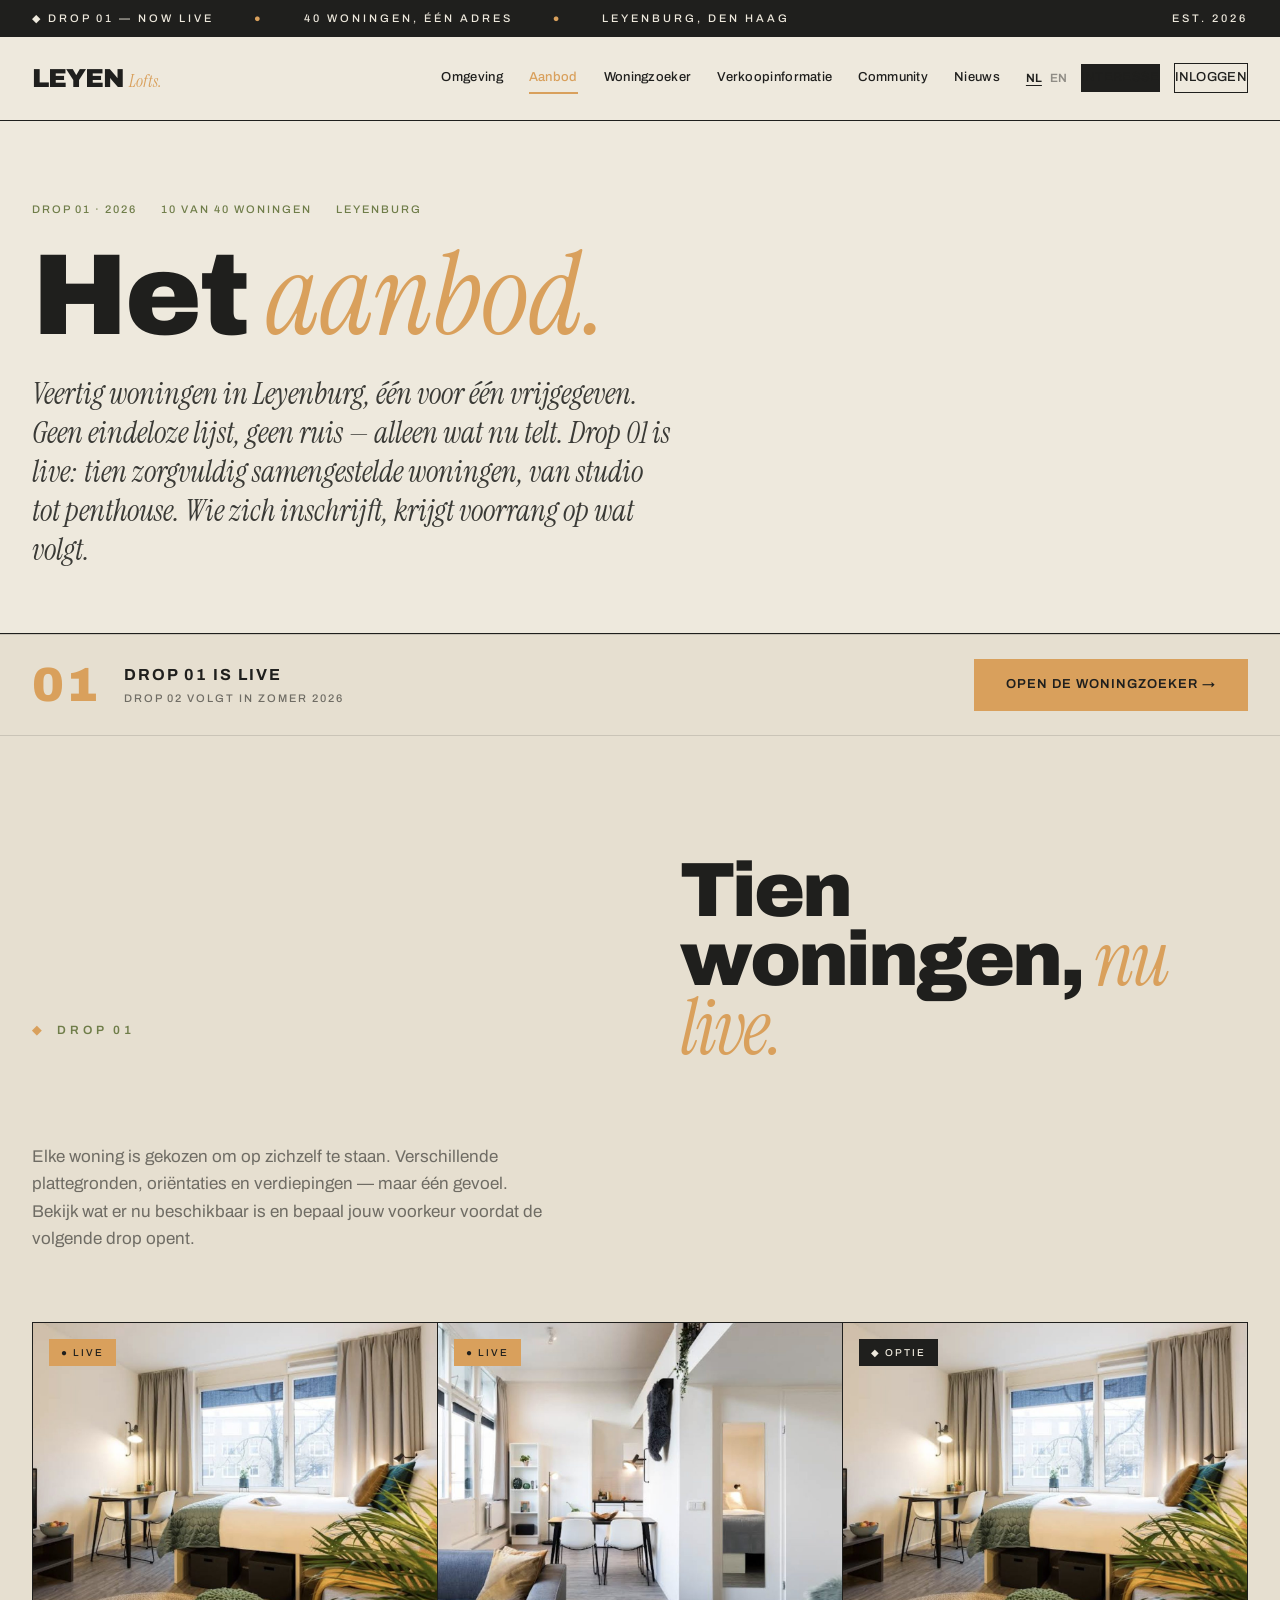
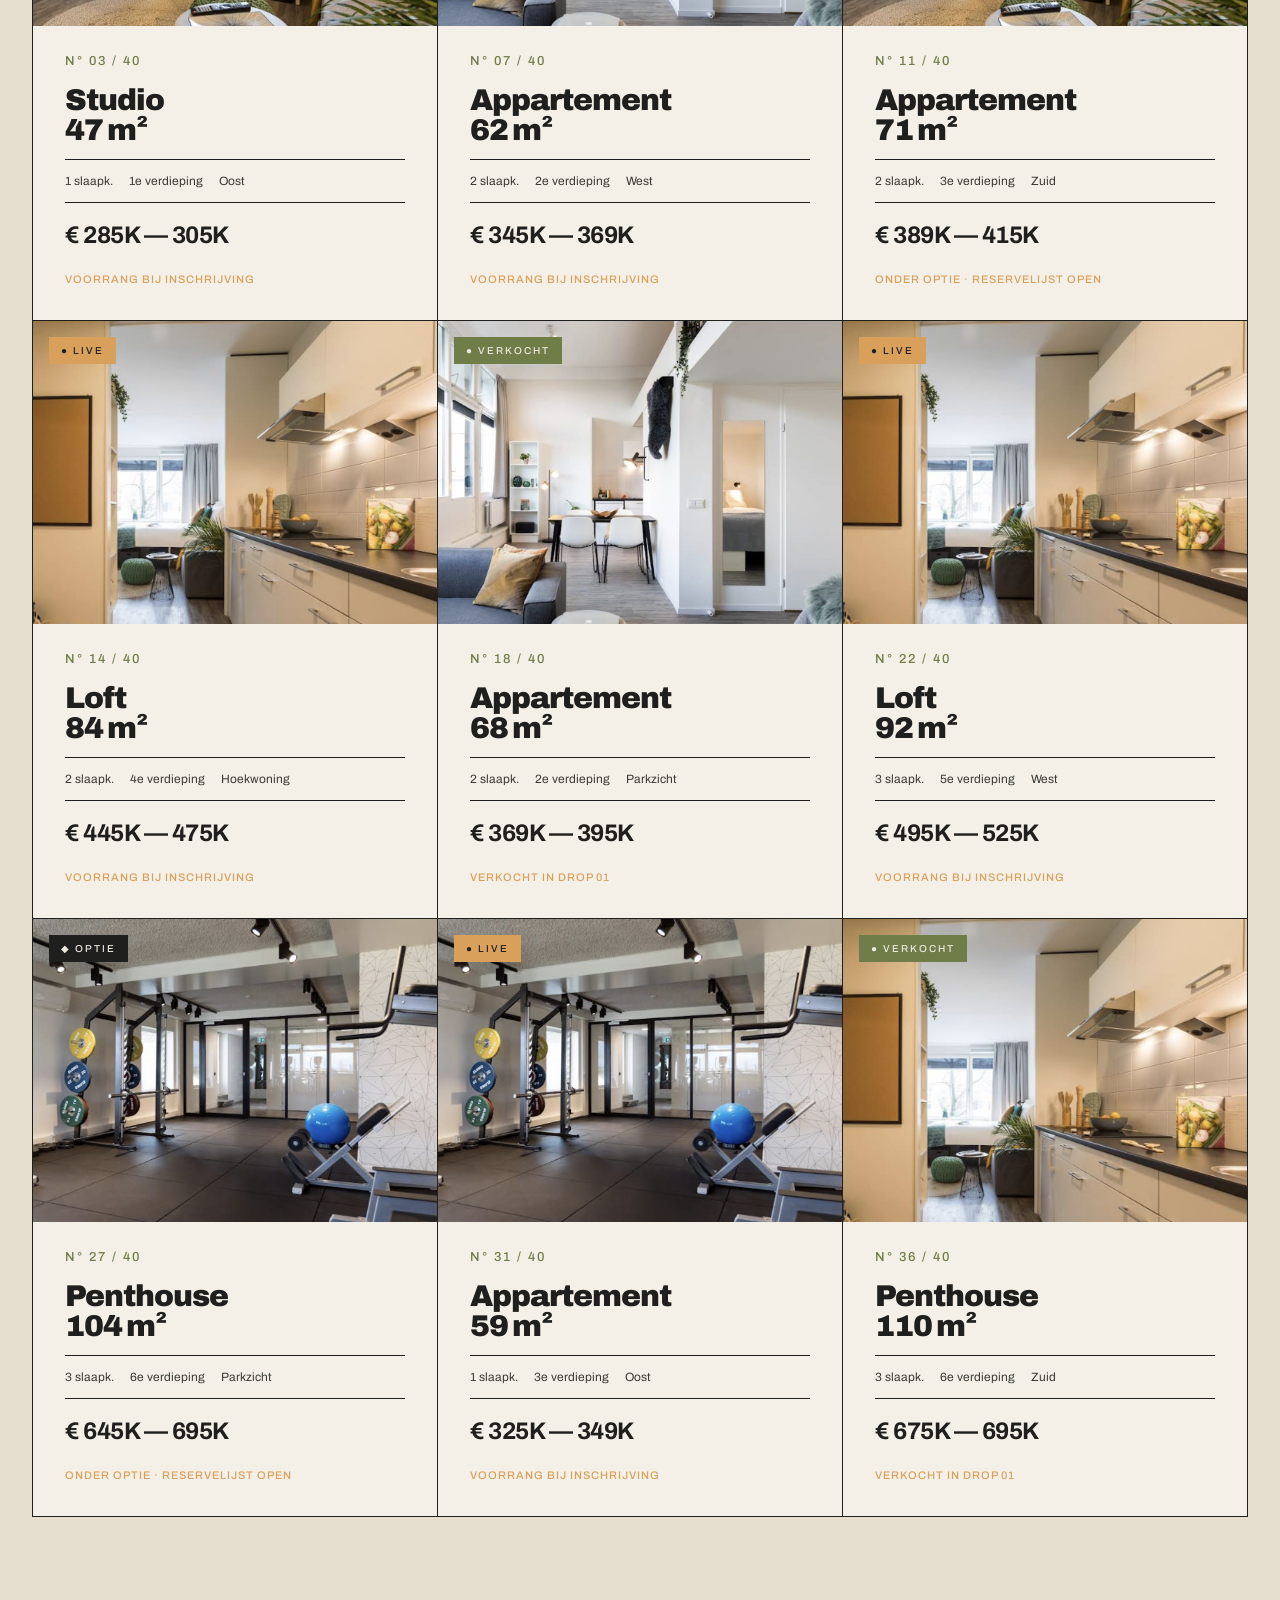
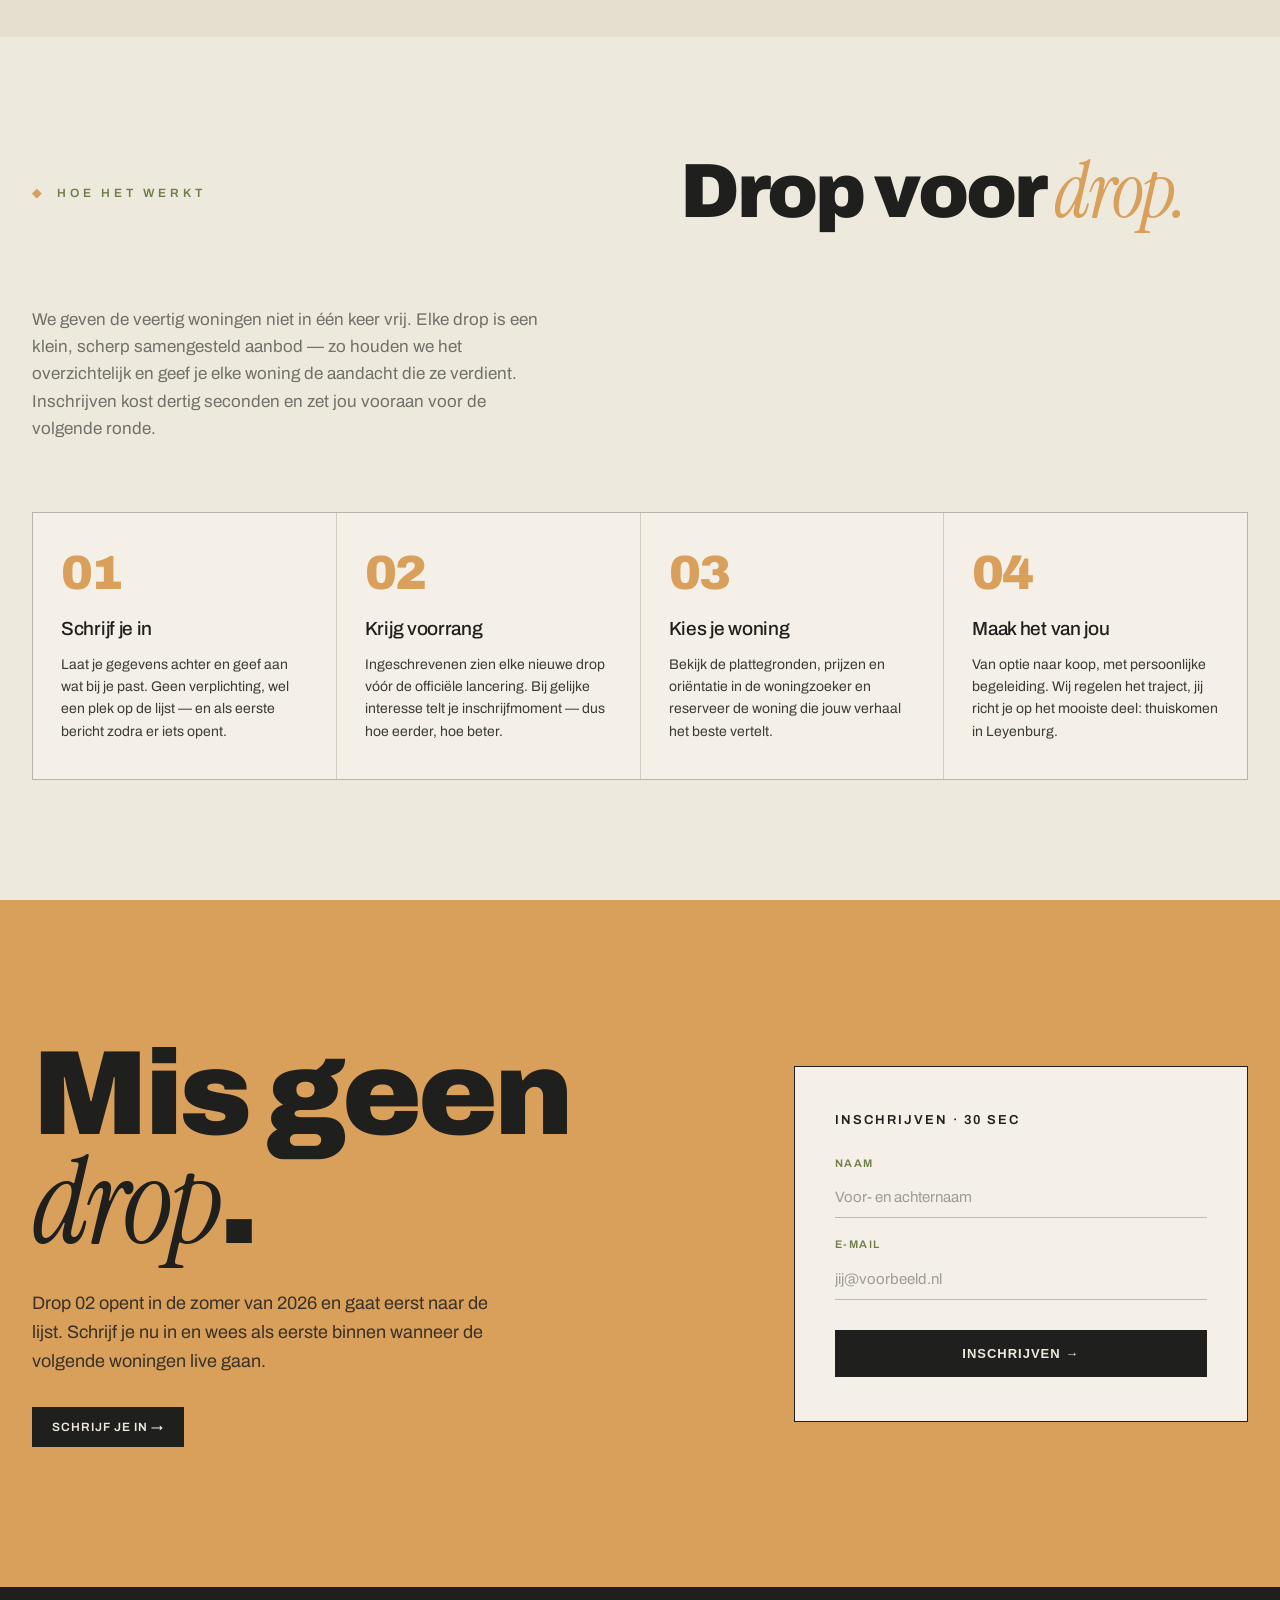
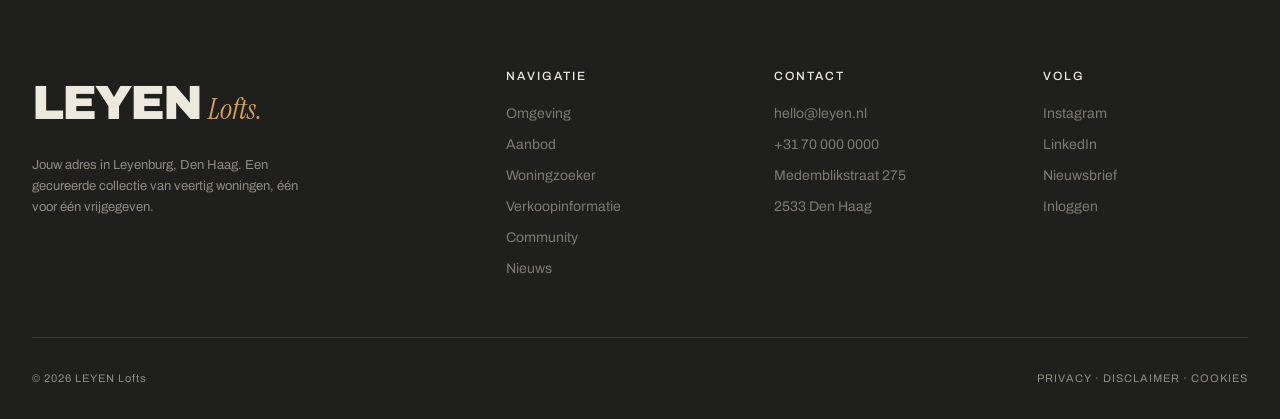
==== aanbod.html @ c1970852 "Bouw LEYEN Lofts site: aparte pagina's + nieuwe menubalk - Menubalk: Omgeving, Aanbod, Woningzoeker," ====
<!DOCTYPE html>
<html lang="nl">
<head>
<meta charset="UTF-8">
<meta name="viewport" content="width=device-width, initial-scale=1.0">
<title>Aanbod — LEYEN Lofts · Drop 01</title>
<meta name="description" content="Het aanbod van LEYEN Lofts. Veertig woningen in Leyenburg, vrijgegeven drop voor drop. Bekijk de beschikbare woningen van Drop 01.">
<link rel="preconnect" href="https://fonts.googleapis.com">
<link rel="preconnect" href="https://fonts.gstatic.com" crossorigin>
<link href="https://fonts.googleapis.com/css2?family=Archivo:wght@300;400;500;700;900&family=Instrument+Serif:ital@0;1&display=swap" rel="stylesheet">
<link rel="stylesheet" href="assets/style.css">
</head>
<body>

<div class="ticker">
  <div class="ticker-marquee">
    <span>◆ DROP 01 — NOW LIVE</span>
    <span class="ticker-dot">●</span>
    <span>40 WONINGEN, ÉÉN ADRES</span>
    <span class="ticker-dot">●</span>
    <span>LEYENBURG, DEN HAAG</span>
  </div>
  <div class="ticker-marquee">
    <span>EST. 2026</span>
  </div>
</div>

<nav>
  <a class="logo" href="index.html">LEYEN<span class="logo-lofts">Lofts.</span></a>
  <button class="nav-toggle" aria-label="Menu openen"><span></span><span></span><span></span></button>
  <div class="nav-links">
    <a href="omgeving.html" data-page="omgeving.html">Omgeving</a>
    <a href="aanbod.html" data-page="aanbod.html">Aanbod</a>
    <a href="woningzoeker.html" data-page="woningzoeker.html">Woningzoeker</a>
    <a href="verkoopinformatie.html" data-page="verkoopinformatie.html">Verkoopinformatie</a>
    <a href="community.html" data-page="community.html">Community</a>
    <a href="nieuws.html" data-page="nieuws.html">Nieuws</a>
    <div class="nav-actions">
      <div class="lang"><span class="active">NL</span><span>EN</span></div>
      <a class="cta-nav" href="interesse.html">Interesse</a>
      <a class="btn-outline" href="inloggen.html">Inloggen</a>
    </div>
  </div>
</nav>

<section class="page-hero">
  <div class="page-hero-meta"><span>DROP 01 · 2026</span><span>10 VAN 40 WONINGEN</span><span>LEYENBURG</span></div>
  <h1>Het <em>aanbod.</em></h1>
  <p class="page-hero-intro">Veertig woningen in Leyenburg, één voor één vrijgegeven. Geen eindeloze lijst, geen ruis — alleen wat nu telt. Drop 01 is live: tien zorgvuldig samengestelde woningen, van studio tot penthouse. Wie zich inschrijft, krijgt voorrang op wat volgt.</p>
</section>

<div class="release-bar">
  <div class="release-bar-left">
    <div class="release-num">01</div>
    <div class="release-text"><strong>Drop 01 is live</strong><span>Drop 02 volgt in zomer 2026</span></div>
  </div>
  <a class="btn-rust" href="woningzoeker.html">Open de woningzoeker →</a>
</div>

<section class="section section-bone">
  <div class="section-header-2">
    <span class="eyebrow">Drop 01</span>
    <h2 class="section-title">Tien woningen, <em>nu live.</em></h2>
    <p class="lead">Elke woning is gekozen om op zichzelf te staan. Verschillende plattegronden, oriëntaties en verdiepingen — maar één gevoel. Bekijk wat er nu beschikbaar is en bepaal jouw voorkeur voordat de volgende drop opent.</p>
  </div>
  <div class="drops-grid">

    <a class="drop-card" href="woningzoeker.html">
      <div class="drop-image img-studio"><div class="drop-badge live">● LIVE</div></div>
      <div class="drop-num">N° 03 / 40</div>
      <h3 class="drop-title">Studio<br>47 m²</h3>
      <div class="drop-meta"><span>1 slaapk.</span><span>1e verdieping</span><span>Oost</span></div>
      <div class="drop-price">€ 285K — 305K</div>
      <div class="drop-price-note">Voorrang bij inschrijving</div>
    </a>

    <a class="drop-card" href="woningzoeker.html">
      <div class="drop-image img-living"><div class="drop-badge live">● LIVE</div></div>
      <div class="drop-num">N° 07 / 40</div>
      <h3 class="drop-title">Appartement<br>62 m²</h3>
      <div class="drop-meta"><span>2 slaapk.</span><span>2e verdieping</span><span>West</span></div>
      <div class="drop-price">€ 345K — 369K</div>
      <div class="drop-price-note">Voorrang bij inschrijving</div>
    </a>

    <a class="drop-card" href="woningzoeker.html">
      <div class="drop-image img-bedroom"><div class="drop-badge">◆ OPTIE</div></div>
      <div class="drop-num">N° 11 / 40</div>
      <h3 class="drop-title">Appartement<br>71 m²</h3>
      <div class="drop-meta"><span>2 slaapk.</span><span>3e verdieping</span><span>Zuid</span></div>
      <div class="drop-price">€ 389K — 415K</div>
      <div class="drop-price-note">Onder optie · reservelijst open</div>
    </a>

    <a class="drop-card" href="woningzoeker.html">
      <div class="drop-image img-kitchen"><div class="drop-badge live">● LIVE</div></div>
      <div class="drop-num">N° 14 / 40</div>
      <h3 class="drop-title">Loft<br>84 m²</h3>
      <div class="drop-meta"><span>2 slaapk.</span><span>4e verdieping</span><span>Hoekwoning</span></div>
      <div class="drop-price">€ 445K — 475K</div>
      <div class="drop-price-note">Voorrang bij inschrijving</div>
    </a>

    <a class="drop-card" href="woningzoeker.html">
      <div class="drop-image img-living2"><div class="drop-badge sold">● VERKOCHT</div></div>
      <div class="drop-num">N° 18 / 40</div>
      <h3 class="drop-title">Appartement<br>68 m²</h3>
      <div class="drop-meta"><span>2 slaapk.</span><span>2e verdieping</span><span>Parkzicht</span></div>
      <div class="drop-price">€ 369K — 395K</div>
      <div class="drop-price-note">Verkocht in Drop 01</div>
    </a>

    <a class="drop-card" href="woningzoeker.html">
      <div class="drop-image img-bathroom"><div class="drop-badge live">● LIVE</div></div>
      <div class="drop-num">N° 22 / 40</div>
      <h3 class="drop-title">Loft<br>92 m²</h3>
      <div class="drop-meta"><span>3 slaapk.</span><span>5e verdieping</span><span>West</span></div>
      <div class="drop-price">€ 495K — 525K</div>
      <div class="drop-price-note">Voorrang bij inschrijving</div>
    </a>

    <a class="drop-card" href="woningzoeker.html">
      <div class="drop-image img-rooftop"><div class="drop-badge">◆ OPTIE</div></div>
      <div class="drop-num">N° 27 / 40</div>
      <h3 class="drop-title">Penthouse<br>104 m²</h3>
      <div class="drop-meta"><span>3 slaapk.</span><span>6e verdieping</span><span>Parkzicht</span></div>
      <div class="drop-price">€ 645K — 695K</div>
      <div class="drop-price-note">Onder optie · reservelijst open</div>
    </a>

    <a class="drop-card" href="woningzoeker.html">
      <div class="drop-image img-gym"><div class="drop-badge live">● LIVE</div></div>
      <div class="drop-num">N° 31 / 40</div>
      <h3 class="drop-title">Appartement<br>59 m²</h3>
      <div class="drop-meta"><span>1 slaapk.</span><span>3e verdieping</span><span>Oost</span></div>
      <div class="drop-price">€ 325K — 349K</div>
      <div class="drop-price-note">Voorrang bij inschrijving</div>
    </a>

    <a class="drop-card" href="woningzoeker.html">
      <div class="drop-image img-facade"><div class="drop-badge sold">● VERKOCHT</div></div>
      <div class="drop-num">N° 36 / 40</div>
      <h3 class="drop-title">Penthouse<br>110 m²</h3>
      <div class="drop-meta"><span>3 slaapk.</span><span>6e verdieping</span><span>Zuid</span></div>
      <div class="drop-price">€ 675K — 695K</div>
      <div class="drop-price-note">Verkocht in Drop 01</div>
    </a>

  </div>
</section>

<section class="section section-sand">
  <div class="section-header-2">
    <span class="eyebrow">Hoe het werkt</span>
    <h2 class="section-title">Drop voor <em>drop.</em></h2>
    <p class="lead">We geven de veertig woningen niet in één keer vrij. Elke drop is een klein, scherp samengesteld aanbod — zo houden we het overzichtelijk en geef je elke woning de aandacht die ze verdient. Inschrijven kost dertig seconden en zet jou vooraan voor de volgende ronde.</p>
  </div>
  <div class="steps">
    <div class="step">
      <div class="step-num">01</div>
      <h4>Schrijf je in</h4>
      <p>Laat je gegevens achter en geef aan wat bij je past. Geen verplichting, wel een plek op de lijst — en als eerste bericht zodra er iets opent.</p>
    </div>
    <div class="step">
      <div class="step-num">02</div>
      <h4>Krijg voorrang</h4>
      <p>Ingeschrevenen zien elke nieuwe drop vóór de officiële lancering. Bij gelijke interesse telt je inschrijfmoment — dus hoe eerder, hoe beter.</p>
    </div>
    <div class="step">
      <div class="step-num">03</div>
      <h4>Kies je woning</h4>
      <p>Bekijk de plattegronden, prijzen en oriëntatie in de woningzoeker en reserveer de woning die jouw verhaal het beste vertelt.</p>
    </div>
    <div class="step">
      <div class="step-num">04</div>
      <h4>Maak het van jou</h4>
      <p>Van optie naar koop, met persoonlijke begeleiding. Wij regelen het traject, jij richt je op het mooiste deel: thuiskomen in Leyenburg.</p>
    </div>
  </div>
</section>

<section class="cta-section">
  <div class="cta-grid">
    <div>
      <h2>Mis geen <em>drop</em>.</h2>
      <p>Drop 02 opent in de zomer van 2026 en gaat eerst naar de lijst. Schrijf je nu in en wees als eerste binnen wanneer de volgende woningen live gaan.</p>
      <a class="btn-ink" href="interesse.html">Schrijf je in →</a>
    </div>
    <div class="form-card">
      <h3>Inschrijven · 30 sec</h3>
      <form data-demo>
        <div class="field"><label>Naam</label><input type="text" placeholder="Voor- en achternaam" required></div>
        <div class="field"><label>E-mail</label><input type="email" placeholder="jij@voorbeeld.nl" required></div>
        <button type="submit">Inschrijven →</button>
        <div class="form-msg"></div>
      </form>
    </div>
  </div>
</section>

<footer>
  <div class="footer-grid">
    <div>
      <a class="footer-logo" href="index.html">LEYEN<span class="footer-lofts">Lofts.</span></a>
      <p class="footer-tagline">Jouw adres in Leyenburg, Den Haag. Een gecureerde collectie van veertig woningen, één voor één vrijgegeven.</p>
    </div>
    <div class="footer-col">
      <h4>Navigatie</h4>
      <a href="omgeving.html">Omgeving</a>
      <a href="aanbod.html">Aanbod</a>
      <a href="woningzoeker.html">Woningzoeker</a>
      <a href="verkoopinformatie.html">Verkoopinformatie</a>
      <a href="community.html">Community</a>
      <a href="nieuws.html">Nieuws</a>
    </div>
    <div class="footer-col">
      <h4>Contact</h4>
      <a href="mailto:hello@leyen.nl">hello@leyen.nl</a>
      <a href="tel:+31700000000">+31 70 000 0000</a>
      <a href="#">Medemblikstraat 275</a>
      <a href="#">2533 Den Haag</a>
    </div>
    <div class="footer-col">
      <h4>Volg</h4>
      <a href="#">Instagram</a>
      <a href="#">LinkedIn</a>
      <a href="interesse.html">Nieuwsbrief</a>
      <a href="inloggen.html">Inloggen</a>
    </div>
  </div>
  <div class="footer-bottom">
    <span>© 2026 LEYEN Lofts</span>
    <span>PRIVACY · DISCLAIMER · COOKIES</span>
  </div>
</footer>

<script src="assets/script.js"></script>
</body>
</html>
---- assets/style.css ----
/* =========================================================
   LEYEN Lofts — Huisstijl / Design System
   Editorial property brand · Den Haag, Leyenburg
   ========================================================= */

:root {
  --sand: #EEE9DD;        /* gebroken wit, hoofd-achtergrond */
  --sand-deep: #DCD4C4;
  --bone: #E6DFD0;        /* warm gebroken wit, afwisselende secties */
  --ink: #1F1F1D;
  --ink-soft: #3A3A36;
  --panel: #F4F0E7;       /* lichtste, kaarten */
  --line: rgba(31, 31, 29, 0.14);
  --line-light: rgba(220, 212, 196, 0.15);
  --muted: rgba(31, 31, 29, 0.60);
  --ochre: #8B7A5C;
  --rust: #D9A05C;        /* Anchor oranje */
  --green: #6F7D49;       /* extra kleur voor diepte */
  --display: 'Archivo', sans-serif;
  --serif: 'Instrument Serif', Georgia, serif;

  /* Foto's — echte bestanden, gedeeld over alle pagina's */
  --p-living: url('img/living.jpg');
  --p-kitchen: url('img/kitchen.jpg');
  --p-bed: url('img/bed.jpg');
  --p-gym: url('img/gym.jpg');
  --p-facade: url('img/facade.jpg');
  --p-rooftop: url('img/rooftop.jpg');
  --p-bathroom: url('img/bathroom.jpg');
  --p-studio: url('img/studio.jpg');
  --p-living2: url('img/living2.jpg');
}

/* Foto-helpers (semantisch benoemd → 1 plek om te wisselen) */
.img-living { background-image: var(--p-living); }
.img-kitchen { background-image: var(--p-kitchen); }
.img-bed, .img-bedroom { background-image: var(--p-bed); }
.img-gym { background-image: var(--p-gym); }
.img-facade { background-image: var(--p-facade); }
.img-rooftop { background-image: var(--p-rooftop); }
.img-bathroom { background-image: var(--p-bathroom); }
.img-studio { background-image: var(--p-studio); }
.img-living2 { background-image: var(--p-living2); }

* { margin: 0; padding: 0; box-sizing: border-box; }

html { scroll-behavior: smooth; }

body {
  font-family: var(--display);
  background: var(--sand);
  color: var(--ink);
  font-weight: 400;
  line-height: 1.5;
  -webkit-font-smoothing: antialiased;
}

img { max-width: 100%; display: block; }
a { color: inherit; }

.wrap { max-width: 1440px; margin: 0 auto; }

/* Lofts. accent in serif italic roest */
.logo-lofts { font-family: var(--serif); font-style: italic; font-weight: 400; color: var(--rust); font-size: 0.66em; margin-left: 5px; letter-spacing: 0; }
.hero-lofts { display: block; font-family: var(--serif); font-style: italic; font-weight: 400; color: var(--rust); font-size: 0.40em; letter-spacing: -2px; line-height: 0.9; margin-top: -0.02em; }
.footer-lofts { font-family: var(--serif); font-style: italic; font-weight: 400; color: var(--rust); font-size: 0.6em; margin-left: 7px; letter-spacing: 0; }

/* =========================================================
   TICKER
   ========================================================= */
.ticker {
  background: var(--ink); color: var(--sand);
  padding: 10px 32px; font-size: 11px; letter-spacing: 3px;
  display: flex; justify-content: space-between; text-transform: uppercase; font-weight: 500;
}
.ticker-marquee { display: flex; gap: 40px; }
.ticker-marquee span { white-space: nowrap; }
.ticker-dot { color: var(--rust); }

/* =========================================================
   NAV
   ========================================================= */
nav {
  background: var(--sand); padding: 22px 32px;
  display: flex; justify-content: space-between; align-items: center;
  border-bottom: 1px solid var(--ink);
  position: sticky; top: 0; z-index: 100;
}
.logo { font-family: var(--display); font-size: 26px; font-weight: 900; letter-spacing: -1px; text-decoration: none; color: var(--ink); }
.nav-links { display: flex; gap: 26px; align-items: center; }
.nav-links a { color: var(--ink); text-decoration: none; font-size: 13px; font-weight: 500; letter-spacing: 0.3px; position: relative; padding: 4px 0; }
.nav-links a:hover { color: var(--rust); }
.nav-links a.active { color: var(--rust); }
.nav-links a.active::after { content: ''; position: absolute; left: 0; right: 0; bottom: -2px; height: 2px; background: var(--rust); }

.nav-actions { display: flex; gap: 14px; align-items: center; }
.lang { display: flex; gap: 8px; font-size: 12px; font-weight: 600; }
.lang span { cursor: pointer; opacity: 0.45; }
.lang span.active { opacity: 1; text-decoration: underline; text-underline-offset: 3px; }

.btn-ink, .cta-nav {
  background: var(--ink); color: var(--sand);
  padding: 11px 20px; font-size: 12px; font-weight: 600;
  border: none; cursor: pointer; letter-spacing: 1px; text-transform: uppercase;
  text-decoration: none; display: inline-block; transition: background 0.25s, color 0.25s;
}
.btn-ink:hover, .cta-nav:hover { background: var(--rust); color: var(--ink); }
.btn-outline {
  background: transparent; color: var(--ink);
  padding: 11px 20px; font-size: 12px; font-weight: 600;
  border: 1px solid var(--ink); cursor: pointer; letter-spacing: 1px; text-transform: uppercase;
  text-decoration: none; display: inline-block; transition: all 0.25s;
}
.btn-outline:hover { background: var(--ink); color: var(--sand); }
.btn-rust {
  background: var(--rust); color: var(--ink);
  padding: 16px 32px; font-size: 13px; font-weight: 600;
  border: none; cursor: pointer; letter-spacing: 1px; text-transform: uppercase;
  text-decoration: none; display: inline-block; transition: all 0.25s;
}
.btn-rust:hover { background: var(--ink); color: var(--rust); }

/* hamburger */
.nav-toggle { display: none; background: none; border: none; cursor: pointer; flex-direction: column; gap: 5px; padding: 6px; }
.nav-toggle span { width: 24px; height: 2px; background: var(--ink); display: block; transition: 0.3s; }

/* =========================================================
   PAGE HERO (binnenpagina's)
   ========================================================= */
.page-hero {
  background: var(--sand); padding: 80px 32px 64px;
  border-bottom: 1px solid var(--ink);
}
.page-hero-meta {
  display: flex; gap: 24px; flex-wrap: wrap;
  font-size: 11px; letter-spacing: 2px; text-transform: uppercase;
  margin-bottom: 28px; font-weight: 500; color: var(--green);
}
.page-hero h1 {
  font-family: var(--display); font-weight: 900;
  font-size: clamp(56px, 9vw, 132px); line-height: 0.88; letter-spacing: -3px;
}
.page-hero h1 em { font-family: var(--serif); font-style: italic; font-weight: 400; color: var(--rust); letter-spacing: -1px; }
.page-hero-intro {
  font-family: var(--serif); font-size: clamp(20px, 2.6vw, 30px); font-style: italic;
  line-height: 1.3; max-width: 640px; margin-top: 28px; color: var(--ink-soft);
}

/* Section helpers */
.section { padding: 120px 32px; }
.section-sand { background: var(--sand); }
.section-bone { background: var(--bone); }
.section-ink { background: var(--ink); color: var(--sand); }
.section-rust { background: var(--rust); color: var(--ink); }
.eyebrow {
  font-size: 12px; letter-spacing: 4px; text-transform: uppercase;
  margin-bottom: 24px; font-weight: 600; color: var(--green);
}
.eyebrow::before { content: '◆'; color: var(--rust); margin-right: 12px; }
.section-title {
  font-family: var(--display); font-size: clamp(44px, 6vw, 88px); font-weight: 900;
  line-height: 0.9; letter-spacing: -3px;
}
.section-title em { font-family: var(--serif); font-style: italic; font-weight: 400; color: var(--rust); }
.lead { font-size: 17px; line-height: 1.6; color: var(--muted); max-width: 520px; }

/* =========================================================
   HERO — Home editorial
   ========================================================= */
.hero { background: var(--sand); padding: 60px 32px 90px; position: relative; }
.hero-meta-top {
  display: flex; justify-content: space-between; flex-wrap: wrap; gap: 12px;
  font-size: 11px; letter-spacing: 2px; text-transform: uppercase;
  margin-bottom: 36px; font-weight: 500;
}
.hero-title { font-family: var(--display); font-weight: 900; font-size: clamp(96px, 18vw, 280px); line-height: 0.85; letter-spacing: -8px; margin-bottom: 32px; }
.hero-bottom { display: grid; grid-template-columns: 1.5fr 1fr 1fr; gap: 40px; border-top: 1px solid var(--ink); padding-top: 32px; }
.hero-statement { font-family: var(--serif); font-size: 30px; font-style: italic; line-height: 1.2; max-width: 480px; font-weight: 400; }
.hero-statement em { color: var(--rust); }
.hero-info h4 { font-size: 11px; letter-spacing: 2px; text-transform: uppercase; margin-bottom: 12px; font-weight: 500; color: var(--green); }
.hero-info p { font-size: 15px; line-height: 1.5; }

/* full-bleed hero image strip */
.hero-strip { height: clamp(280px, 38vw, 520px); background-size: cover; background-position: center; position: relative; border-bottom: 1px solid var(--ink); }
.hero-strip-label { position: absolute; bottom: 20px; left: 32px; background: var(--ink); color: var(--sand); padding: 8px 16px; font-size: 11px; letter-spacing: 2px; text-transform: uppercase; font-weight: 500; }

/* =========================================================
   RELEASE BAR
   ========================================================= */
.release-bar {
  background: var(--bone); color: var(--ink);
  padding: 24px 32px; display: flex; justify-content: space-between; align-items: center; gap: 24px;
  border-top: 1px solid var(--line); border-bottom: 1px solid var(--line); flex-wrap: wrap;
}
.release-bar-left { display: flex; gap: 24px; align-items: center; font-size: 12px; letter-spacing: 2px; text-transform: uppercase; font-weight: 500; }
.release-num { font-family: var(--display); font-size: 48px; font-weight: 900; line-height: 1; color: var(--rust); }
.release-text strong { display: block; font-size: 16px; margin-bottom: 2px; }
.release-text span { color: var(--muted); font-size: 11px; }

/* =========================================================
   MANIFESTO
   ========================================================= */
.manifesto { background: var(--bone); padding: 130px 32px; }
.manifesto-text { font-family: var(--display); font-weight: 300; font-size: clamp(32px, 4.4vw, 56px); line-height: 1.15; letter-spacing: -1.5px; max-width: 1100px; margin-bottom: 48px; }
.manifesto-text em { font-family: var(--serif); font-style: italic; font-weight: 400; color: var(--rust); }
.manifesto-pillars { display: grid; grid-template-columns: repeat(3, 1fr); gap: 40px; margin-top: 70px; border-top: 1px solid var(--ink); padding-top: 48px; }
.pillar-num { font-family: var(--display); font-size: 13px; font-weight: 500; letter-spacing: 2px; margin-bottom: 16px; }
.pillar-num::after { content: ''; display: block; width: 32px; height: 2px; background: var(--green); margin-top: 8px; }
.pillar-title { font-family: var(--display); font-size: 26px; font-weight: 500; margin-bottom: 12px; letter-spacing: -0.5px; }
.pillar-desc { font-size: 14px; line-height: 1.6; color: var(--ink-soft); }

/* =========================================================
   OMGEVING — map grid
   ========================================================= */
.section-header-2 { display: grid; grid-template-columns: 1fr 1fr; gap: 80px; margin-bottom: 70px; align-items: end; }
.map-grid { display: grid; grid-template-columns: repeat(4, 1fr); gap: 1px; background: var(--line); }
.map-cell { background: var(--bone); padding: 32px 28px; min-height: 200px; position: relative; transition: background 0.3s; }
.map-cell:hover { background: var(--panel); }
.map-cell-num { position: absolute; top: 24px; right: 24px; font-family: var(--display); font-size: 14px; font-weight: 500; color: rgba(31, 31, 29, 0.4); }
.map-cell-dist { font-family: var(--display); font-size: 36px; font-weight: 900; color: var(--rust); letter-spacing: -1px; line-height: 1; margin-bottom: 8px; }
.map-cell-unit { font-size: 11px; letter-spacing: 2px; text-transform: uppercase; color: rgba(31, 31, 29, 0.55); margin-bottom: 24px; }
.map-cell-title { font-family: var(--display); font-size: 18px; font-weight: 500; margin-bottom: 6px; color: var(--ink); }
.map-cell-desc { font-size: 12px; color: rgba(31, 31, 29, 0.5); line-height: 1.5; }

/* =========================================================
   GALLERY
   ========================================================= */
.gallery-header { display: flex; justify-content: space-between; align-items: end; margin-bottom: 56px; border-bottom: 1px solid var(--ink); padding-bottom: 32px; gap: 24px; flex-wrap: wrap; }
.gallery-meta { font-size: 13px; letter-spacing: 2px; text-transform: uppercase; font-weight: 500; text-align: right; }
.gallery-grid { display: grid; grid-template-columns: 1fr 1fr 1fr 1fr; gap: 8px; grid-auto-rows: 220px; }
.gallery-item { background-size: cover; background-position: center; position: relative; background-color: var(--sand-deep); }
.gallery-item.large-h { grid-column: span 2; grid-row: span 2; }
.gallery-item.large-v { grid-row: span 2; }
.gallery-item-label { position: absolute; bottom: 12px; left: 12px; background: var(--ink); color: var(--sand); padding: 4px 10px; font-size: 10px; letter-spacing: 1px; text-transform: uppercase; font-weight: 500; }
.g1 { background-image: var(--p-living); }
.g2 { background-image: var(--p-kitchen); }
.g3 { background-image: var(--p-bed); }
.g4 { background-image: var(--p-gym); }
.g5 { background-image: var(--p-living); }
.g6 { background-image: var(--p-kitchen); }

/* =========================================================
   AANBOD / DROPS — woningkaarten
   ========================================================= */
.drops-grid { display: grid; grid-template-columns: repeat(3, 1fr); gap: 1px; background: var(--ink); border: 1px solid var(--ink); }
.drop-card { background: var(--panel); padding: 32px; display: flex; flex-direction: column; gap: 14px; transition: background 0.3s; text-decoration: none; color: var(--ink); }
.drop-card:hover { background: var(--bone); }
.drop-image { aspect-ratio: 4/3; margin: -32px -32px 0; background-size: cover; background-position: center; position: relative; background-color: var(--sand-deep); }
.drop-image.img-living { background-image: var(--p-living); }
.drop-image.img-kitchen { background-image: var(--p-kitchen); }
.drop-image.img-bed { background-image: var(--p-bed); }
.drop-image.img-gym { background-image: var(--p-gym); }
.drop-badge { position: absolute; top: 16px; left: 16px; background: var(--ink); color: var(--sand); padding: 6px 12px; font-size: 10px; letter-spacing: 2px; text-transform: uppercase; font-weight: 500; }
.drop-badge.live { background: var(--rust); color: var(--ink); }
.drop-badge.sold { background: var(--green); color: var(--sand); }
.drop-num { font-family: var(--display); font-size: 13px; font-weight: 500; letter-spacing: 2px; color: var(--green); padding-top: 12px; }
.drop-title { font-family: var(--display); font-size: 30px; font-weight: 900; letter-spacing: -1px; line-height: 1; }
.drop-meta { display: flex; gap: 16px; flex-wrap: wrap; font-size: 12px; color: var(--ink-soft); padding: 12px 0; border-top: 1px solid var(--ink); border-bottom: 1px solid var(--ink); }
.drop-price { font-family: var(--display); font-size: 24px; font-weight: 700; letter-spacing: -0.5px; }
.drop-price-note { font-size: 11px; color: var(--rust); letter-spacing: 1px; text-transform: uppercase; font-weight: 500; margin-top: 4px; }

/* =========================================================
   WONINGZOEKER — filter
   ========================================================= */
.finder-layout { display: grid; grid-template-columns: 300px 1fr; gap: 48px; align-items: start; }
.filter-panel { background: var(--panel); border: 1px solid var(--ink); padding: 28px; position: sticky; top: 96px; }
.filter-panel h3 { font-size: 12px; letter-spacing: 2px; text-transform: uppercase; font-weight: 600; margin-bottom: 24px; padding-bottom: 16px; border-bottom: 1px solid var(--ink); }
.filter-group { margin-bottom: 24px; }
.filter-group > label { display: block; font-size: 11px; letter-spacing: 2px; text-transform: uppercase; font-weight: 600; color: var(--green); margin-bottom: 12px; }
.chip-row { display: flex; flex-wrap: wrap; gap: 8px; }
.chip { font-size: 12px; padding: 8px 14px; border: 1px solid var(--line); background: transparent; cursor: pointer; font-family: var(--display); font-weight: 500; transition: all 0.2s; user-select: none; }
.chip:hover { border-color: var(--ink); }
.chip.active { background: var(--ink); color: var(--sand); border-color: var(--ink); }
.filter-range { width: 100%; }
.filter-range output { display: inline-block; font-weight: 700; }
.filter-reset { background: none; border: none; color: var(--rust); font-family: var(--display); font-weight: 600; font-size: 12px; letter-spacing: 1px; text-transform: uppercase; cursor: pointer; padding: 0; }
.finder-count { font-size: 13px; letter-spacing: 1px; text-transform: uppercase; font-weight: 600; margin-bottom: 24px; color: var(--muted); }
.finder-count strong { color: var(--rust); }

/* =========================================================
   VERKOOPINFORMATIE — proces & faq
   ========================================================= */
.steps { display: grid; grid-template-columns: repeat(4, 1fr); gap: 1px; background: var(--line); border: 1px solid var(--line); }
.step { background: var(--panel); padding: 36px 28px; }
.step-num { font-family: var(--display); font-size: 48px; font-weight: 900; color: var(--rust); line-height: 1; letter-spacing: -2px; margin-bottom: 18px; }
.step h4 { font-size: 19px; font-weight: 500; margin-bottom: 10px; letter-spacing: -0.3px; }
.step p { font-size: 14px; line-height: 1.6; color: var(--ink-soft); }

.price-table { width: 100%; border-collapse: collapse; }
.price-table th, .price-table td { text-align: left; padding: 18px 20px; border-bottom: 1px solid var(--line); font-size: 15px; }
.price-table th { font-size: 11px; letter-spacing: 2px; text-transform: uppercase; color: var(--green); font-weight: 600; }
.price-table td.price { font-family: var(--display); font-weight: 700; }
.price-table tr:hover td { background: var(--panel); }

.faq-item { border-top: 1px solid var(--line); }
.faq-q { width: 100%; text-align: left; background: none; border: none; cursor: pointer; padding: 24px 0; font-family: var(--display); font-size: 19px; font-weight: 500; color: var(--ink); display: flex; justify-content: space-between; align-items: center; gap: 16px; }
.faq-q::after { content: '+'; color: var(--rust); font-size: 28px; font-weight: 300; transition: transform 0.3s; }
.faq-item.open .faq-q::after { transform: rotate(45deg); }
.faq-a { max-height: 0; overflow: hidden; transition: max-height 0.35s ease, padding 0.35s ease; }
.faq-item.open .faq-a { max-height: 400px; padding-bottom: 24px; }
.faq-a p { font-size: 15px; line-height: 1.7; color: var(--ink-soft); max-width: 760px; }

.doc-list { display: grid; grid-template-columns: repeat(3, 1fr); gap: 16px; }
.doc-card { border: 1px solid var(--ink); padding: 24px; display: flex; flex-direction: column; gap: 8px; text-decoration: none; color: var(--ink); transition: background 0.25s; }
.doc-card:hover { background: var(--panel); }
.doc-card .doc-type { font-size: 11px; letter-spacing: 2px; text-transform: uppercase; color: var(--green); font-weight: 600; }
.doc-card .doc-name { font-size: 18px; font-weight: 500; }
.doc-card .doc-arrow { color: var(--rust); font-weight: 700; }

/* =========================================================
   COMMUNITY
   ========================================================= */
.quote-grid { display: grid; grid-template-columns: repeat(2, 1fr); gap: 1px; background: var(--line); border: 1px solid var(--line); }
.quote-card { background: var(--panel); padding: 44px 36px; }
.quote-card blockquote { font-family: var(--serif); font-style: italic; font-size: 26px; line-height: 1.3; margin-bottom: 24px; }
.quote-card blockquote::before { content: '“'; color: var(--rust); }
.quote-card blockquote::after { content: '”'; color: var(--rust); }
.quote-by { display: flex; gap: 14px; align-items: center; }
.quote-avatar { width: 44px; height: 44px; border-radius: 50%; background-size: cover; background-position: center; background-color: var(--sand-deep); }
.quote-by-name { font-size: 14px; font-weight: 600; }
.quote-by-role { font-size: 12px; color: var(--muted); }

.feature-split { display: grid; grid-template-columns: 1fr 1fr; align-items: stretch; }
.feature-split .fs-img { background-size: cover; background-position: center; min-height: 440px; background-color: var(--sand-deep); }
.feature-split .fs-text { padding: 80px 64px; display: flex; flex-direction: column; justify-content: center; }
.feature-split .fs-text h2 { font-family: var(--display); font-size: clamp(36px, 4vw, 56px); font-weight: 900; line-height: 0.95; letter-spacing: -2px; margin-bottom: 24px; }
.feature-split .fs-text h2 em { font-family: var(--serif); font-style: italic; font-weight: 400; color: var(--rust); }
.feature-split .fs-text p { font-size: 16px; line-height: 1.7; color: var(--ink-soft); margin-bottom: 16px; max-width: 460px; }

/* =========================================================
   NIEUWS — LEYEN PAPER
   ========================================================= */
.news-grid { display: grid; grid-template-columns: repeat(3, 1fr); gap: 32px; }
.news-card { text-decoration: none; color: var(--ink); display: flex; flex-direction: column; }
.news-thumb { aspect-ratio: 3/2; background-size: cover; background-position: center; margin-bottom: 18px; background-color: var(--sand-deep); transition: opacity 0.25s; }
.news-card:hover .news-thumb { opacity: 0.88; }
.news-cat { font-size: 11px; letter-spacing: 2px; text-transform: uppercase; color: var(--rust); font-weight: 600; margin-bottom: 8px; }
.news-card h3 { font-family: var(--display); font-size: 24px; font-weight: 500; line-height: 1.1; letter-spacing: -0.5px; margin-bottom: 10px; }
.news-card p { font-size: 14px; line-height: 1.6; color: var(--ink-soft); margin-bottom: 12px; }
.news-date { font-size: 12px; color: var(--muted); margin-top: auto; }
.news-feature { display: grid; grid-template-columns: 1.3fr 1fr; gap: 1px; background: var(--ink); border: 1px solid var(--ink); margin-bottom: 56px; }
.news-feature .nf-img { min-height: 420px; background-size: cover; background-position: center; background-color: var(--sand-deep); }
.news-feature .nf-text { background: var(--panel); padding: 56px 48px; display: flex; flex-direction: column; justify-content: center; }
.news-feature .nf-text h2 { font-family: var(--display); font-size: clamp(32px, 4vw, 52px); font-weight: 900; line-height: 0.95; letter-spacing: -1.5px; margin: 14px 0 20px; }
.news-feature .nf-text p { font-size: 16px; line-height: 1.7; color: var(--ink-soft); max-width: 460px; margin-bottom: 24px; }

/* =========================================================
   FORMS — interesse & inloggen
   ========================================================= */
.form-layout { display: grid; grid-template-columns: 1fr 1fr; gap: 80px; align-items: start; }
.form-card { background: var(--panel); padding: 44px 40px; border: 1px solid var(--ink); }
.form-card.on-rust { background: var(--panel); }
.form-card h3 { font-size: 13px; letter-spacing: 2px; text-transform: uppercase; margin-bottom: 24px; font-weight: 600; }
.field { margin-bottom: 18px; }
.field label { display: block; font-size: 11px; letter-spacing: 1.5px; text-transform: uppercase; font-weight: 600; color: var(--green); margin-bottom: 6px; }
.field input, .field select, .field textarea {
  width: 100%; background: transparent; border: none; border-bottom: 1px solid rgba(31, 31, 29, 0.25);
  padding: 12px 0; color: var(--ink); font-size: 15px; font-family: var(--display);
}
.field textarea { resize: vertical; min-height: 80px; }
.field input:focus, .field select:focus, .field textarea:focus { outline: none; border-bottom-color: var(--rust); }
.field input::placeholder, .field textarea::placeholder { color: rgba(31, 31, 29, 0.4); }
.form-card button[type="submit"] { width: 100%; background: var(--ink); color: var(--sand); padding: 16px; font-size: 13px; font-weight: 600; border: none; cursor: pointer; letter-spacing: 1px; text-transform: uppercase; margin-top: 12px; transition: background 0.25s; }
.form-card button[type="submit"]:hover { background: var(--rust); color: var(--ink); }
.form-note { font-size: 12px; color: var(--muted); margin-top: 16px; line-height: 1.5; }
.form-msg { margin-top: 16px; padding: 14px 16px; background: var(--green); color: var(--sand); font-size: 14px; display: none; }
.form-msg.show { display: block; }
.checkbox-row { display: flex; gap: 10px; align-items: flex-start; font-size: 13px; color: var(--ink-soft); margin-bottom: 8px; }
.checkbox-row input { width: auto; }

/* CTA section (home) */
.cta-section { background: var(--rust); color: var(--ink); padding: 140px 32px; position: relative; overflow: hidden; }
.cta-grid { display: grid; grid-template-columns: 1.5fr 1fr; gap: 80px; align-items: center; }
.cta-section h2 { font-family: var(--display); font-size: clamp(64px, 11vw, 120px); font-weight: 900; line-height: 0.9; letter-spacing: -4px; margin-bottom: 32px; }
.cta-section h2 em { font-family: var(--serif); font-style: italic; font-weight: 400; }
.cta-section p { font-size: 18px; line-height: 1.6; opacity: 0.85; max-width: 480px; margin-bottom: 32px; }

/* =========================================================
   FOOTER
   ========================================================= */
footer { background: var(--ink); color: rgba(220, 212, 196, 0.6); padding: 80px 32px 32px; }
.footer-grid { display: grid; grid-template-columns: 2fr 1fr 1fr 1fr; gap: 64px; margin-bottom: 48px; }
.footer-logo { font-family: var(--display); font-size: 48px; font-weight: 900; letter-spacing: -2px; color: var(--sand); margin-bottom: 16px; text-decoration: none; display: inline-block; }
.footer-tagline { font-size: 13px; max-width: 280px; line-height: 1.6; }
.footer-col h4 { color: var(--sand); font-size: 12px; letter-spacing: 2px; text-transform: uppercase; margin-bottom: 18px; font-weight: 500; }
.footer-col a { display: block; color: rgba(220, 212, 196, 0.5); text-decoration: none; font-size: 14px; margin-bottom: 10px; transition: color 0.3s; }
.footer-col a:hover { color: var(--rust); }
.footer-bottom { display: flex; justify-content: space-between; padding-top: 32px; border-top: 1px solid var(--line-light); font-size: 11px; letter-spacing: 1px; flex-wrap: wrap; gap: 12px; }

/* =========================================================
   RESPONSIVE
   ========================================================= */
@media (max-width: 1080px) {
  .gallery-grid { grid-template-columns: 1fr 1fr; }
  .map-grid { grid-template-columns: 1fr 1fr; }
  .steps { grid-template-columns: 1fr 1fr; }
  .drops-grid { grid-template-columns: 1fr 1fr; }
  .news-grid { grid-template-columns: 1fr 1fr; }
  .doc-list { grid-template-columns: 1fr 1fr; }
  .finder-layout { grid-template-columns: 1fr; }
  .filter-panel { position: static; }
}

@media (max-width: 860px) {
  .nav-toggle { display: flex; }
  .nav-links {
    position: fixed; top: 0; right: 0; height: 100vh; width: min(80vw, 320px);
    background: var(--sand); flex-direction: column; align-items: flex-start;
    padding: 90px 32px 32px; gap: 22px; transform: translateX(100%); transition: transform 0.3s;
    border-left: 1px solid var(--ink); z-index: 99; overflow-y: auto;
  }
  .nav-links.open { transform: translateX(0); }
  .nav-links a { font-size: 16px; }
  .nav-actions { flex-direction: column; align-items: flex-start; gap: 16px; width: 100%; }
  .hero-bottom { grid-template-columns: 1fr; gap: 28px; }
  .hero-title { letter-spacing: -4px; }
  .section { padding: 80px 24px; }
  .manifesto { padding: 80px 24px; }
  .manifesto-pillars { grid-template-columns: 1fr; gap: 32px; }
  .section-header-2 { grid-template-columns: 1fr; gap: 32px; }
  .gallery-grid { grid-template-columns: 1fr; grid-auto-rows: 240px; }
  .gallery-item.large-h, .gallery-item.large-v { grid-column: auto; grid-row: auto; }
  .map-grid { grid-template-columns: 1fr; }
  .steps { grid-template-columns: 1fr; }
  .drops-grid { grid-template-columns: 1fr; }
  .news-grid { grid-template-columns: 1fr; }
  .news-feature { grid-template-columns: 1fr; }
  .feature-split { grid-template-columns: 1fr; }
  .feature-split .fs-text { padding: 48px 28px; }
  .quote-grid { grid-template-columns: 1fr; }
  .doc-list { grid-template-columns: 1fr; }
  .cta-grid { grid-template-columns: 1fr; gap: 40px; }
  .form-layout { grid-template-columns: 1fr; gap: 40px; }
  .footer-grid { grid-template-columns: 1fr 1fr; gap: 40px; }
  .ticker { font-size: 9px; letter-spacing: 2px; padding: 8px 16px; }
  .ticker-marquee { gap: 20px; }
  .page-hero, .hero { padding-left: 24px; padding-right: 24px; }
}

@media (max-width: 520px) {
  nav { padding: 18px 20px; }
  .footer-grid { grid-template-columns: 1fr; }
  .hero-meta-top { font-size: 9px; }
}
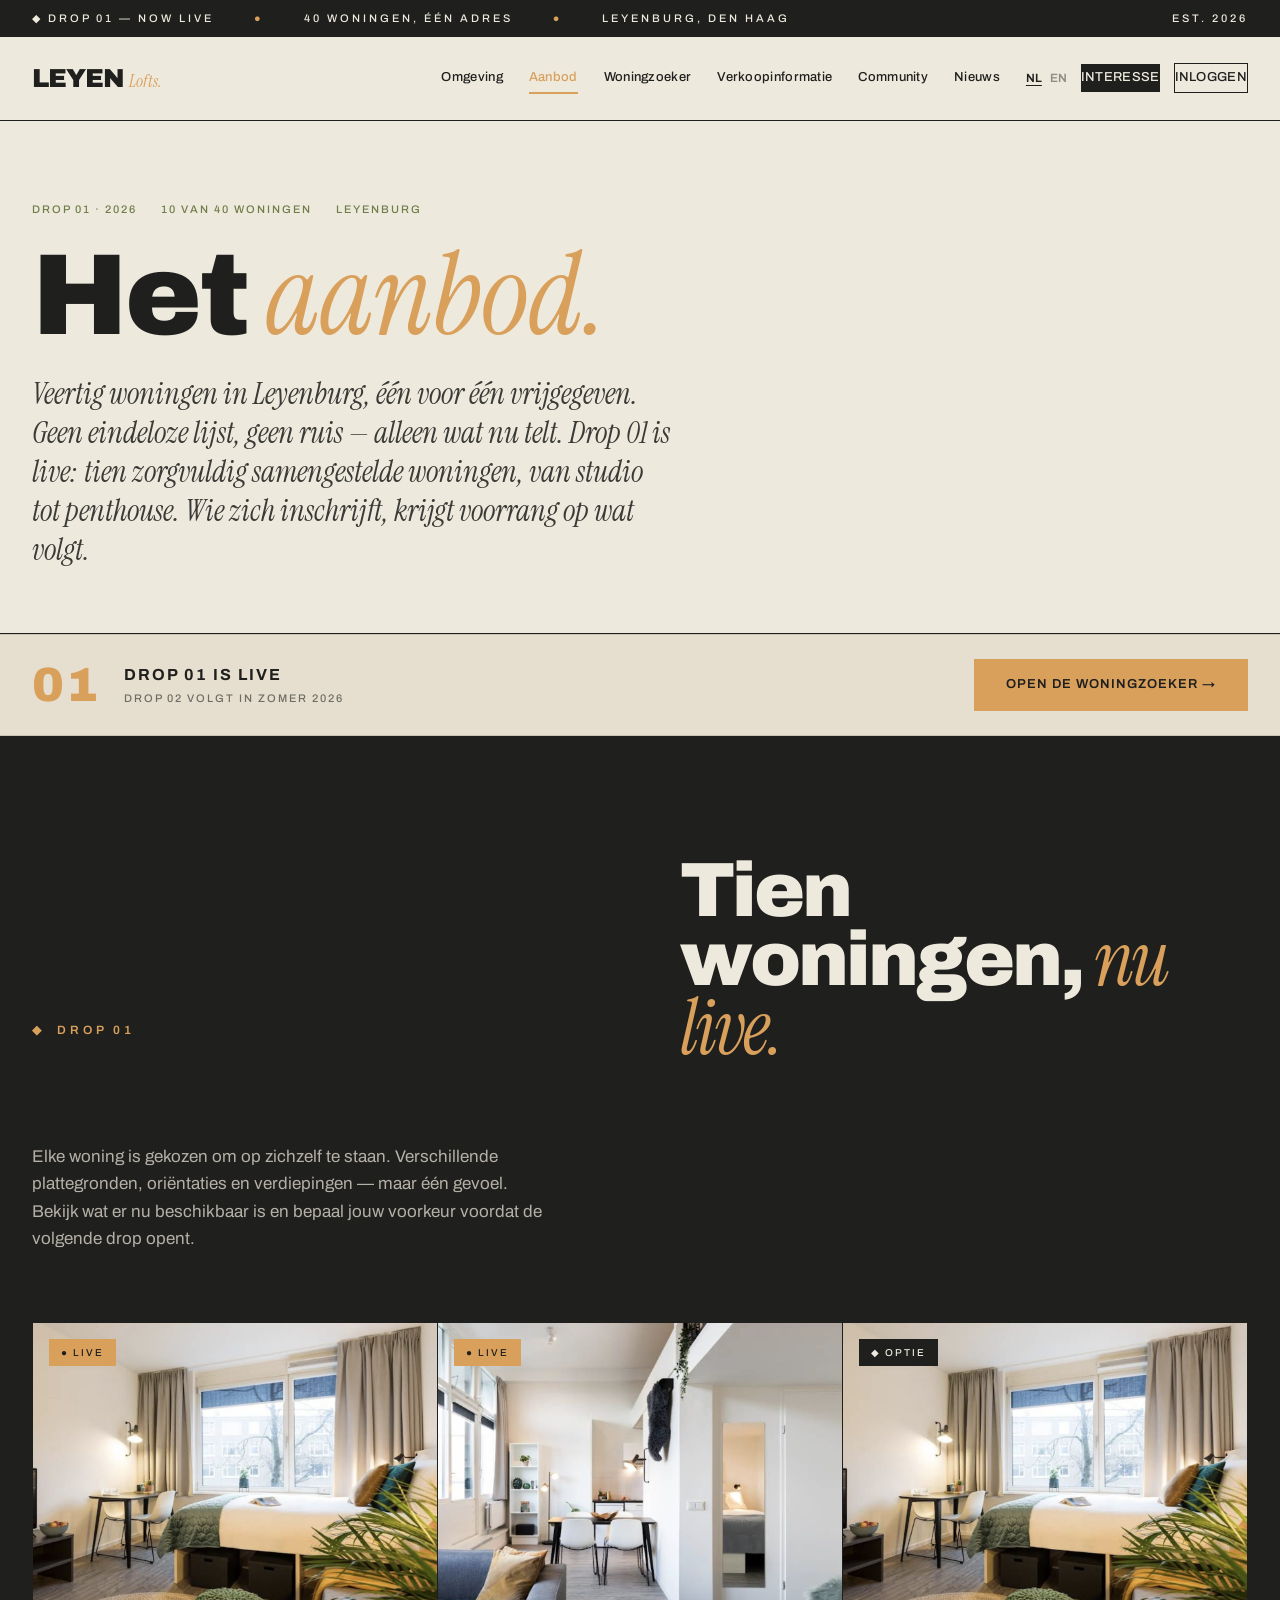
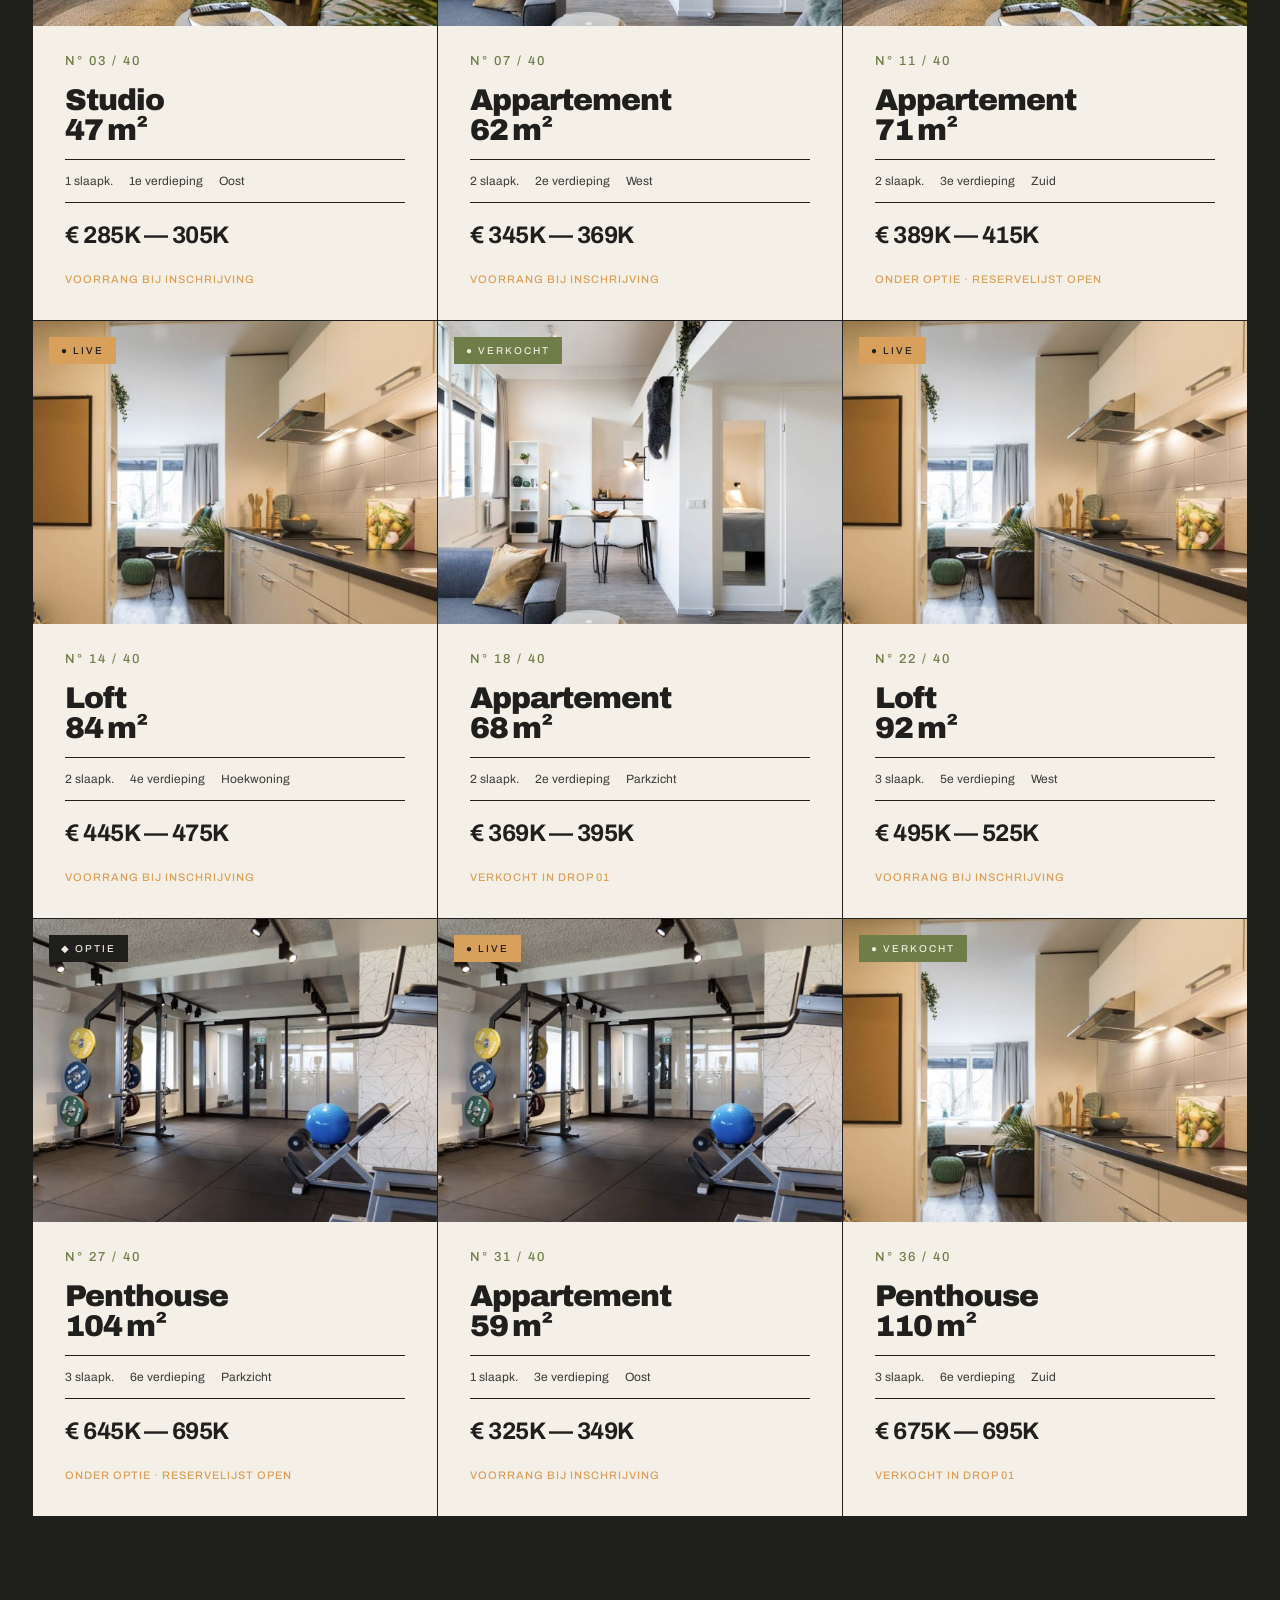
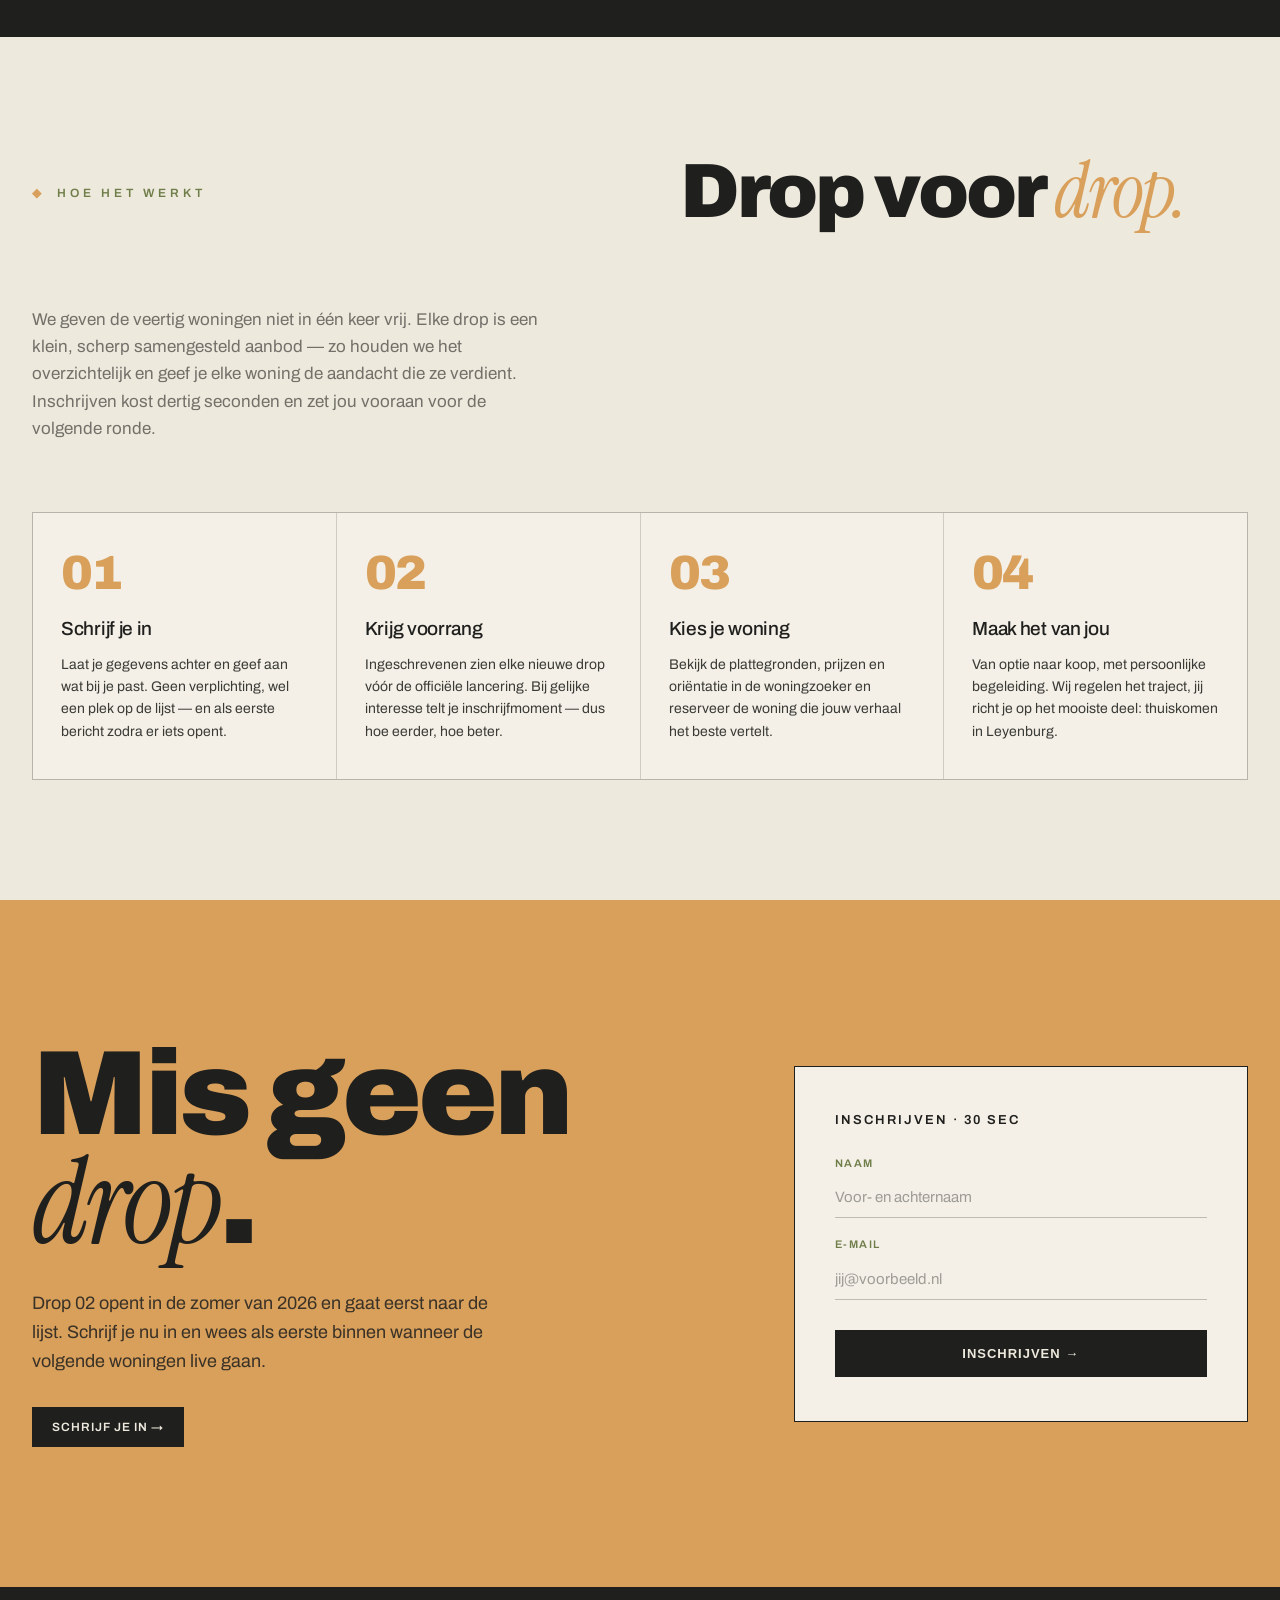
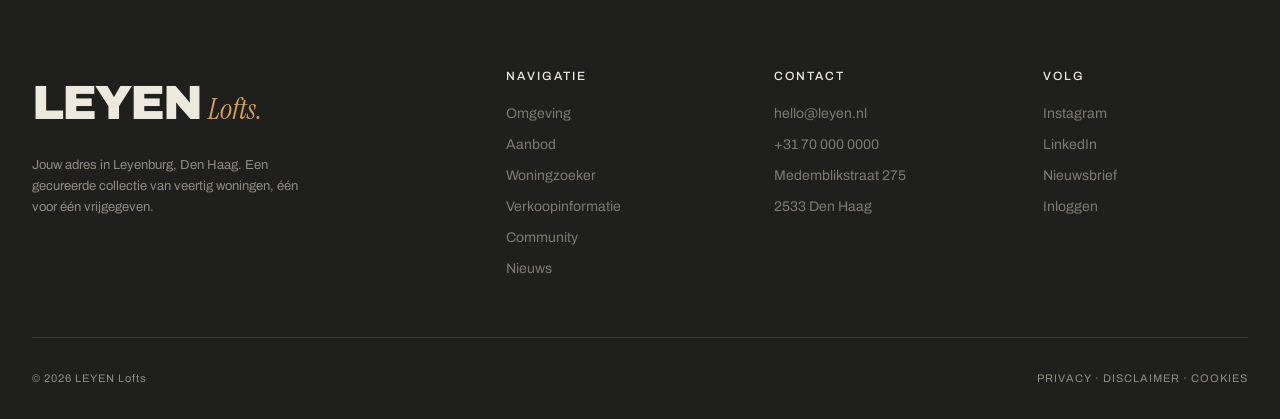
==== commit 7ea10671: "Meer blokritme en contrast over alle pagina's - Diepere warme tint (--stone) voor afwisselende secti" ====
--- a/aanbod.html
+++ b/aanbod.html
@@ -57,7 +57,7 @@
   <a class="btn-rust" href="woningzoeker.html">Open de woningzoeker →</a>
 </div>
 
-<section class="section section-bone">
+<section class="section section-ink">
   <div class="section-header-2">
     <span class="eyebrow">Drop 01</span>
     <h2 class="section-title">Tien woningen, <em>nu live.</em></h2>
--- a/assets/style.css
+++ b/assets/style.css
@@ -6,7 +6,8 @@
 :root {
   --sand: #EEE9DD;        /* gebroken wit, hoofd-achtergrond */
   --sand-deep: #DCD4C4;
-  --bone: #E6DFD0;        /* warm gebroken wit, afwisselende secties */
+  --bone: #E6DFD0;        /* warm gebroken wit (manifesto, kaarten) */
+  --stone: #DAD0BB;       /* dieper warm zand → afwisselende secties met contrast */
   --ink: #1F1F1D;
   --ink-soft: #3A3A36;
   --panel: #F4F0E7;       /* lichtste, kaarten */
@@ -93,6 +94,10 @@
 .nav-links a.active { color: var(--rust); }
 .nav-links a.active::after { content: ''; position: absolute; left: 0; right: 0; bottom: -2px; height: 2px; background: var(--rust); }
 
+/* knoppen in de nav houden hun eigen kleur (anders wint .nav-links a) */
+.nav-links a.cta-nav { color: var(--sand); }
+.nav-links a.cta-nav:hover { color: var(--ink); }
+.nav-links a.btn-outline:hover { color: var(--sand); }
 .nav-actions { display: flex; gap: 14px; align-items: center; }
 .lang { display: flex; gap: 8px; font-size: 12px; font-weight: 600; }
 .lang span { cursor: pointer; opacity: 0.45; }
@@ -146,12 +151,42 @@
   line-height: 1.3; max-width: 640px; margin-top: 28px; color: var(--ink-soft);
 }
 
-/* Section helpers */
+/* Section helpers — duidelijker blokritme, licht blijft hoofdkleur */
 .section { padding: 120px 32px; }
 .section-sand { background: var(--sand); }
-.section-bone { background: var(--bone); }
+.section-bone { background: var(--stone); }          /* dieper warm → zichtbaar contrast met sand */
 .section-ink { background: var(--ink); color: var(--sand); }
 .section-rust { background: var(--rust); color: var(--ink); }
+.section-green { background: var(--green); color: var(--sand); }
+
+/* Aangrenzende lichte blokken krijgen een haarlijn zodat ze als blok lezen */
+.section-sand + .section-bone,
+.section-bone + .section-sand,
+.section-sand + .section-sand,
+.section-bone + .section-bone { border-top: 1px solid var(--line); }
+
+/* --- Donkere accentband: lichte kaarten poppen, koptekst wordt licht --- */
+.section-ink .eyebrow { color: var(--rust); }
+.section-ink .eyebrow::before { color: var(--rust); }
+.section-ink .section-title { color: var(--sand); }
+.section-ink .section-title em { color: var(--rust); }
+.section-ink .lead,
+.section-ink .section-header-2 .lead { color: rgba(238, 233, 221, 0.72); }
+.section-ink .section-header-2 > div { color: var(--sand); }
+.section-ink .form-note { color: rgba(238, 233, 221, 0.55); }
+.section-ink .btn-outline { color: var(--sand); border-color: rgba(238, 233, 221, 0.6); }
+.section-ink .btn-outline:hover { background: var(--sand); color: var(--ink); border-color: var(--sand); }
+/* gridlijnen die normaal donker zijn, op donkere band juist licht maken */
+.section-ink .map-grid,
+.section-ink .steps,
+.section-ink .quote-grid { background: rgba(238, 233, 221, 0.16); }
+.section-ink .steps,
+.section-ink .quote-grid { border-color: rgba(238, 233, 221, 0.16); }
+/* lichte kaarten op de donkere band houden hun donkere tekst */
+.section-ink .step,
+.section-ink .quote-card,
+.section-ink .map-cell,
+.section-ink .drop-card { color: var(--ink); }
 .eyebrow {
   font-size: 12px; letter-spacing: 4px; text-transform: uppercase;
   margin-bottom: 24px; font-weight: 600; color: var(--green);
@@ -183,6 +218,77 @@
 /* full-bleed hero image strip */
 .hero-strip { height: clamp(280px, 38vw, 520px); background-size: cover; background-position: center; position: relative; border-bottom: 1px solid var(--ink); }
 .hero-strip-label { position: absolute; bottom: 20px; left: 32px; background: var(--ink); color: var(--sand); padding: 8px 16px; font-size: 11px; letter-spacing: 2px; text-transform: uppercase; font-weight: 500; }
+
+/* =========================================================
+   HERO — Cinematic video (home)
+   Full-bleed video/sfeerbeeld van Den Haag, titel groot,
+   directe call-to-action. Valt terug op een bewegend
+   foto-sfeerbeeld zolang er nog geen videobestand staat.
+   ========================================================= */
+.hero-cine {
+  position: relative; min-height: 90vh; display: flex; align-items: flex-end;
+  overflow: hidden; background: var(--ink); border-bottom: 1px solid var(--ink);
+}
+/* bewegende foto-laag — zichtbaar tot er een mp4 geladen wordt */
+.hero-cine-bg {
+  position: absolute; inset: 0; background-size: cover; background-position: center;
+  transform: scale(1.06); animation: heroKen 24s ease-in-out infinite alternate; z-index: 0;
+}
+@keyframes heroKen {
+  from { transform: scale(1.06) translate(0, 0); }
+  to   { transform: scale(1.17) translate(-1.5%, -2%); }
+}
+.hero-cine-video { position: absolute; inset: 0; width: 100%; height: 100%; object-fit: cover; z-index: 1; }
+.hero-cine-veil {
+  position: absolute; inset: 0; z-index: 2;
+  background: linear-gradient(180deg,
+    rgba(31,31,29,0.58) 0%, rgba(31,31,29,0.12) 30%,
+    rgba(31,31,29,0.40) 68%, rgba(31,31,29,0.88) 100%);
+}
+.hero-cine-inner { position: relative; z-index: 3; padding: 0 32px 72px; width: 100%; max-width: 1240px; }
+.hero-cine-meta {
+  display: flex; gap: 28px; flex-wrap: wrap; color: var(--sand);
+  font-size: 11px; letter-spacing: 3px; text-transform: uppercase; font-weight: 600; margin-bottom: 26px;
+}
+.hero-cine-meta span:first-child { color: var(--rust); }
+.hero-cine-title {
+  font-family: var(--display); font-weight: 900; color: var(--sand);
+  font-size: clamp(78px, 15vw, 240px); line-height: 0.82; letter-spacing: -7px;
+}
+.hero-cine-title .hero-lofts { color: var(--rust); }
+.hero-cine-sub {
+  font-family: var(--serif); font-style: italic; color: var(--sand);
+  font-size: clamp(19px, 2.4vw, 30px); line-height: 1.3; max-width: 640px; margin-top: 22px; opacity: 0.95;
+}
+.hero-cine-sub em { color: var(--rust); }
+.hero-cine-cta { display: flex; gap: 14px; flex-wrap: wrap; margin-top: 38px; }
+.btn-ghost-light {
+  background: transparent; color: var(--sand); padding: 16px 32px; font-size: 13px; font-weight: 600;
+  border: 1px solid rgba(238,233,221,0.55); cursor: pointer; letter-spacing: 1px; text-transform: uppercase;
+  text-decoration: none; display: inline-block; transition: all 0.25s;
+}
+.btn-ghost-light:hover { background: var(--sand); color: var(--ink); border-color: var(--sand); }
+.hero-cine-scroll {
+  position: absolute; right: 32px; bottom: 72px; z-index: 3;
+  display: flex; flex-direction: column; align-items: center; gap: 12px;
+  color: var(--sand); font-size: 10px; letter-spacing: 3px; text-transform: uppercase;
+  text-decoration: none; opacity: 0.85; writing-mode: vertical-rl;
+}
+.hero-cine-scroll-line { width: 1px; height: 52px; background: var(--sand); animation: scrollPulse 2.2s ease-in-out infinite; transform-origin: top; }
+@keyframes scrollPulse { 0%, 100% { transform: scaleY(0.35); opacity: 0.4; } 50% { transform: scaleY(1); opacity: 1; } }
+
+/* =========================================================
+   KERNCIJFERS / SPEC BAR — vastgoed in één oogopslag
+   ========================================================= */
+.specbar { display: grid; grid-template-columns: repeat(4, 1fr); background: var(--ink); color: var(--sand); }
+.specbar-item { padding: 38px 32px; border-right: 1px solid rgba(238,233,221,0.14); }
+.specbar-item:last-child { border-right: none; }
+.specbar-num { font-family: var(--display); font-weight: 900; font-size: clamp(34px, 4vw, 54px); letter-spacing: -2px; color: var(--rust); line-height: 1; }
+.specbar-lbl { font-size: 11px; letter-spacing: 2px; text-transform: uppercase; margin-top: 14px; color: rgba(238,233,221,0.7); font-weight: 500; }
+
+/* Home intro band — behoudt het 'Wat / Waar'-statement onder de hero */
+.home-intro { background: var(--sand); padding: 90px 32px; }
+.home-intro-grid { display: grid; grid-template-columns: 1.5fr 1fr 1fr; gap: 48px; }
 
 /* =========================================================
    RELEASE BAR
@@ -414,6 +520,17 @@
   .nav-actions { flex-direction: column; align-items: flex-start; gap: 16px; width: 100%; }
   .hero-bottom { grid-template-columns: 1fr; gap: 28px; }
   .hero-title { letter-spacing: -4px; }
+  .hero-cine { min-height: 80vh; }
+  .hero-cine-inner { padding: 0 24px 56px; }
+  .hero-cine-title { letter-spacing: -4px; }
+  .hero-cine-cta { gap: 12px; }
+  .hero-cine-cta .btn-rust, .hero-cine-cta .btn-ghost-light { padding: 14px 22px; font-size: 12px; }
+  .hero-cine-scroll { display: none; }
+  .specbar { grid-template-columns: 1fr 1fr; }
+  .specbar-item:nth-child(2) { border-right: none; }
+  .specbar-item:nth-child(1), .specbar-item:nth-child(2) { border-bottom: 1px solid rgba(238,233,221,0.14); }
+  .home-intro { padding: 64px 24px; }
+  .home-intro-grid { grid-template-columns: 1fr; gap: 28px; }
   .section { padding: 80px 24px; }
   .manifesto { padding: 80px 24px; }
   .manifesto-pillars { grid-template-columns: 1fr; gap: 32px; }
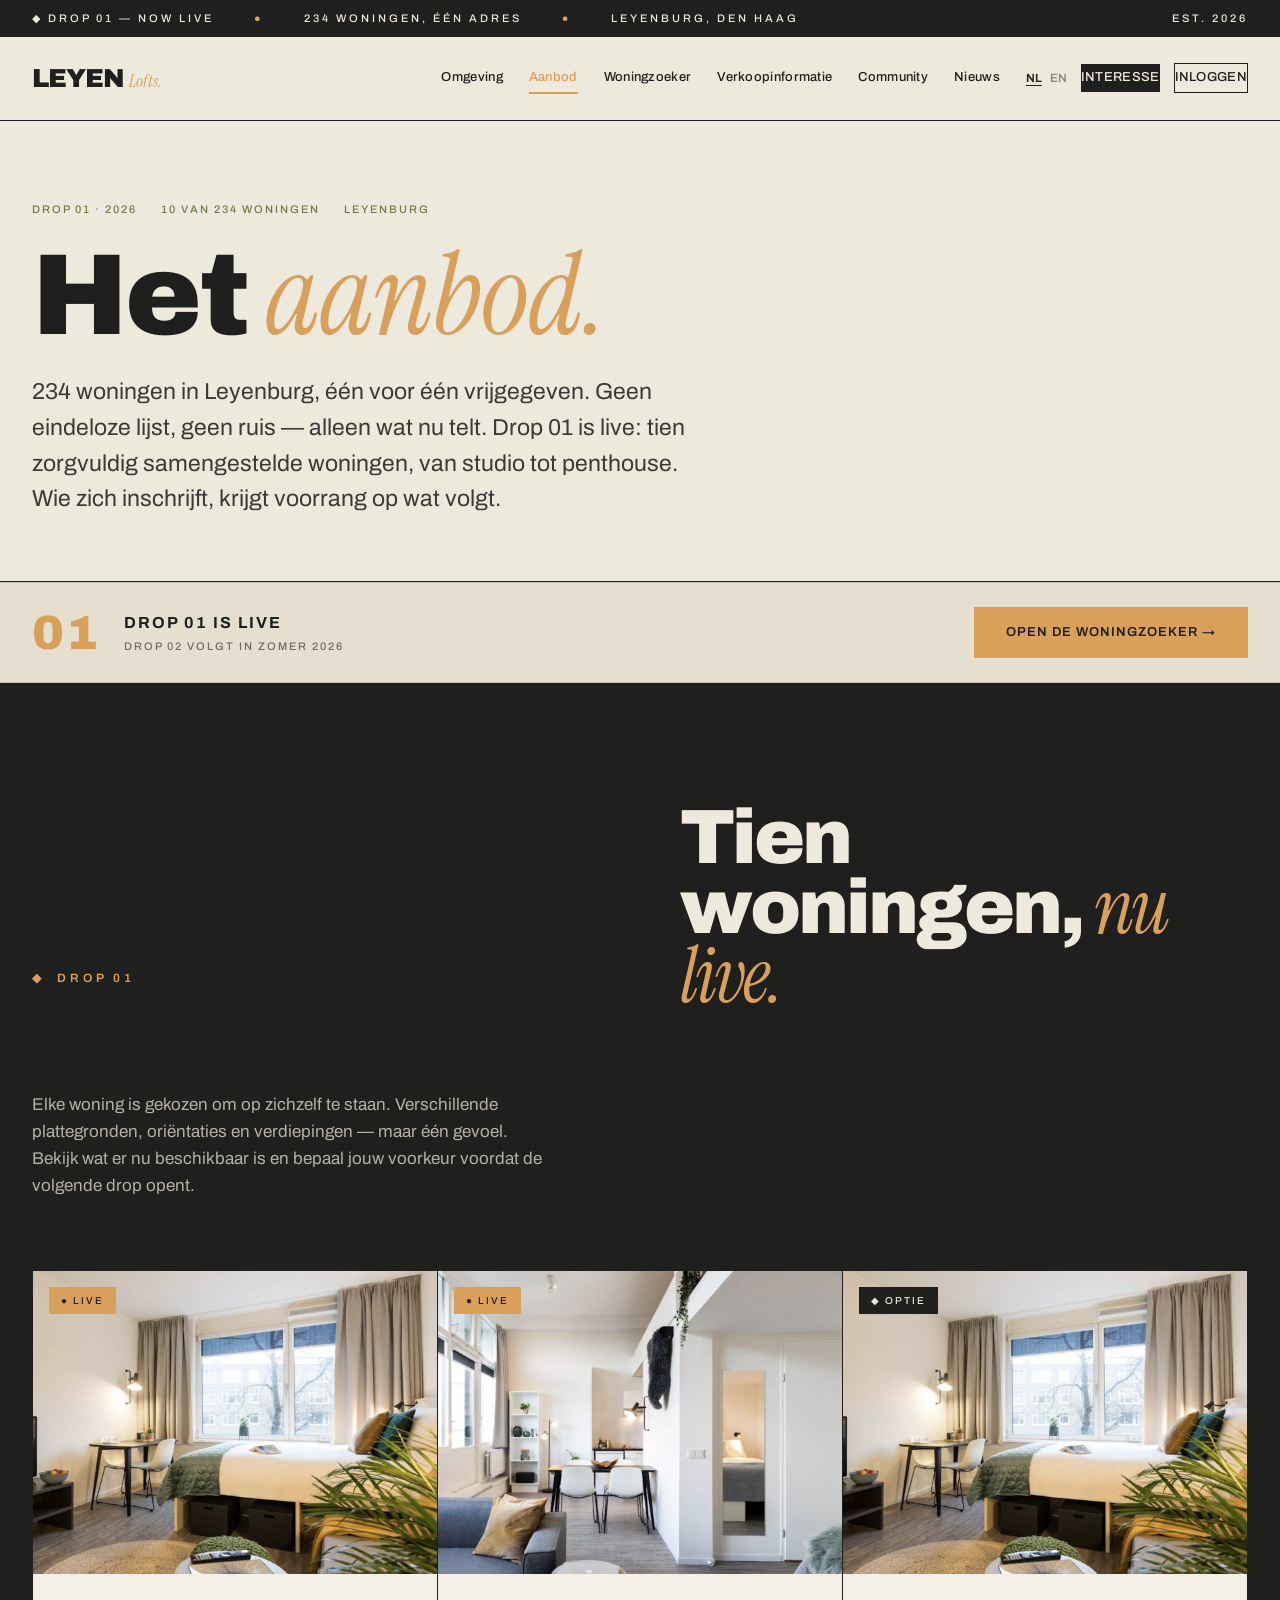
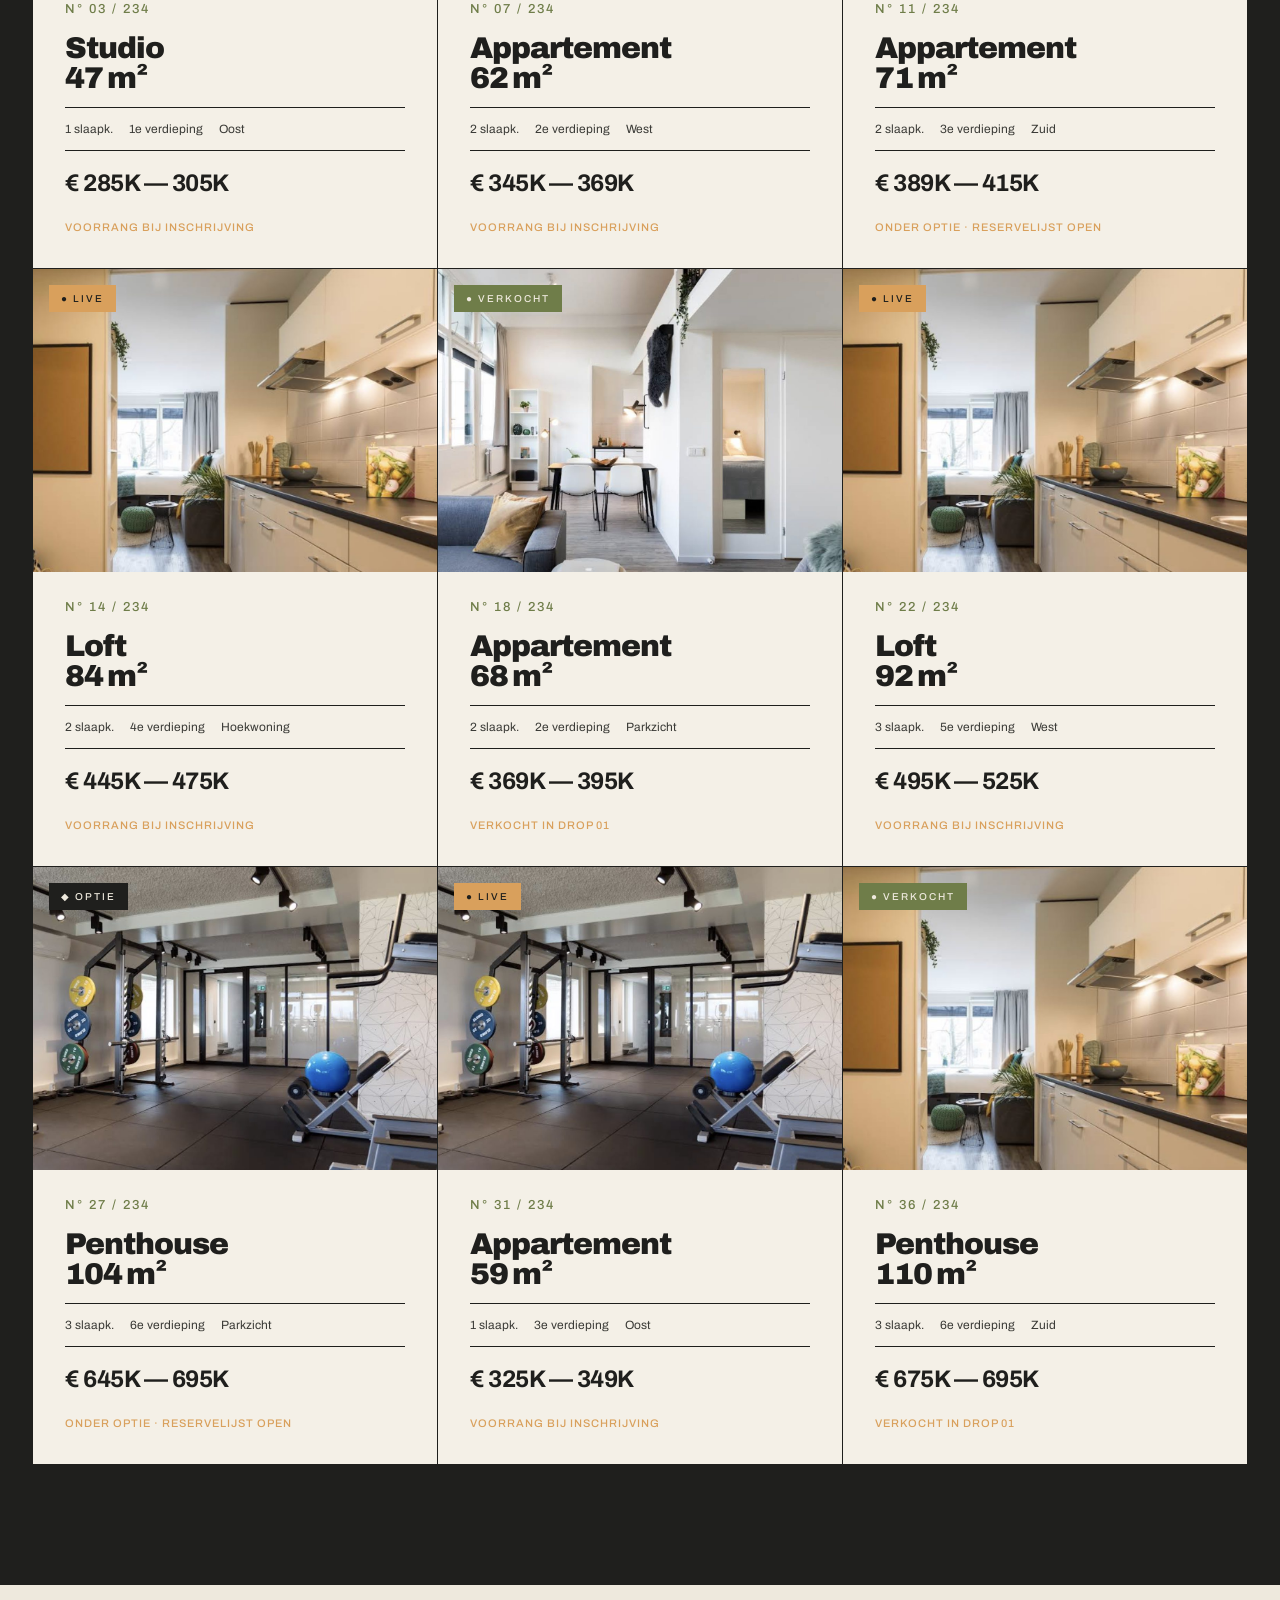
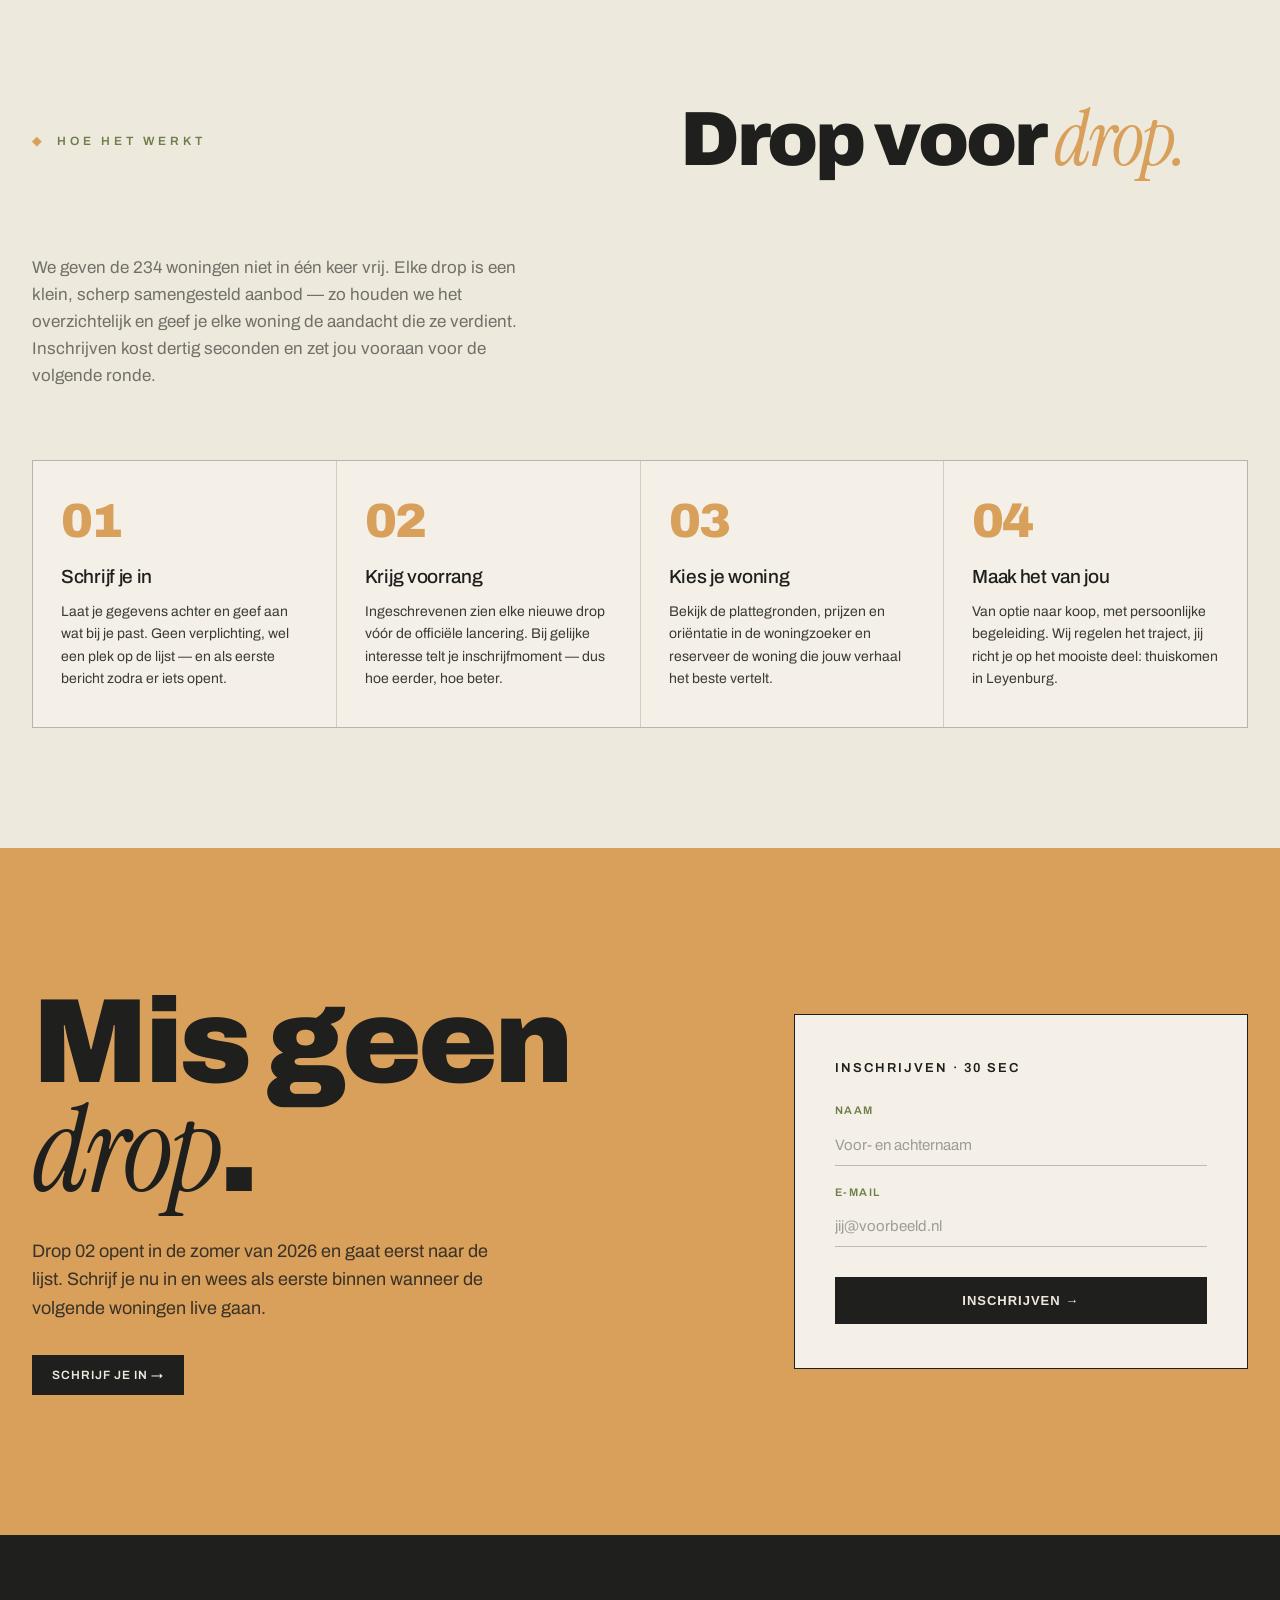
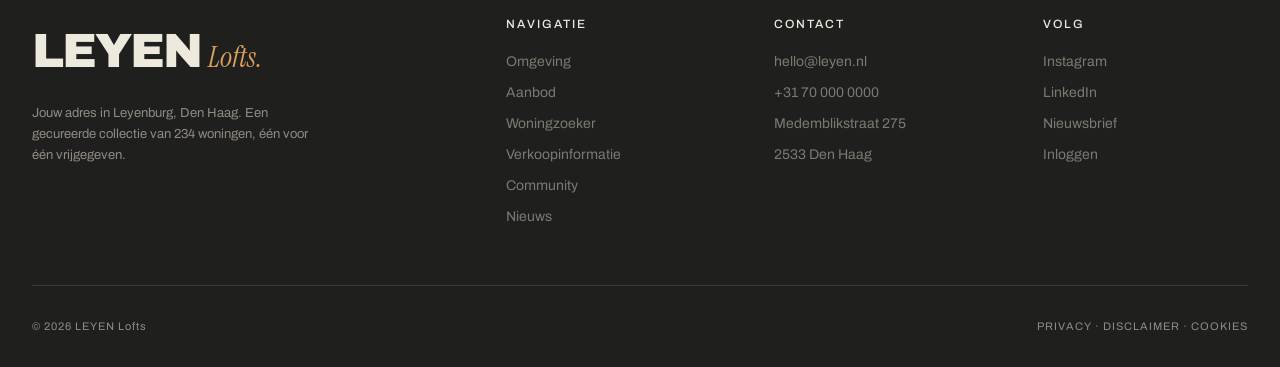
==== commit 8ce27c3e: "Corrigeer woningaantal naar 234 (was 40/veertig) op alle pagina's - Ticker, kerncijfers, hero, tagli" ====
--- a/aanbod.html
+++ b/aanbod.html
@@ -4,7 +4,7 @@
 <meta charset="UTF-8">
 <meta name="viewport" content="width=device-width, initial-scale=1.0">
 <title>Aanbod — LEYEN Lofts · Drop 01</title>
-<meta name="description" content="Het aanbod van LEYEN Lofts. Veertig woningen in Leyenburg, vrijgegeven drop voor drop. Bekijk de beschikbare woningen van Drop 01.">
+<meta name="description" content="Het aanbod van LEYEN Lofts. 234 woningen in Leyenburg, vrijgegeven drop voor drop. Bekijk de beschikbare woningen van Drop 01.">
 <link rel="preconnect" href="https://fonts.googleapis.com">
 <link rel="preconnect" href="https://fonts.gstatic.com" crossorigin>
 <link href="https://fonts.googleapis.com/css2?family=Archivo:wght@300;400;500;700;900&family=Instrument+Serif:ital@0;1&display=swap" rel="stylesheet">
@@ -16,7 +16,7 @@
   <div class="ticker-marquee">
     <span>◆ DROP 01 — NOW LIVE</span>
     <span class="ticker-dot">●</span>
-    <span>40 WONINGEN, ÉÉN ADRES</span>
+    <span>234 WONINGEN, ÉÉN ADRES</span>
     <span class="ticker-dot">●</span>
     <span>LEYENBURG, DEN HAAG</span>
   </div>
@@ -44,9 +44,9 @@
 </nav>
 
 <section class="page-hero">
-  <div class="page-hero-meta"><span>DROP 01 · 2026</span><span>10 VAN 40 WONINGEN</span><span>LEYENBURG</span></div>
+  <div class="page-hero-meta"><span>DROP 01 · 2026</span><span>10 VAN 234 WONINGEN</span><span>LEYENBURG</span></div>
   <h1>Het <em>aanbod.</em></h1>
-  <p class="page-hero-intro">Veertig woningen in Leyenburg, één voor één vrijgegeven. Geen eindeloze lijst, geen ruis — alleen wat nu telt. Drop 01 is live: tien zorgvuldig samengestelde woningen, van studio tot penthouse. Wie zich inschrijft, krijgt voorrang op wat volgt.</p>
+  <p class="page-hero-intro">234 woningen in Leyenburg, één voor één vrijgegeven. Geen eindeloze lijst, geen ruis — alleen wat nu telt. Drop 01 is live: tien zorgvuldig samengestelde woningen, van studio tot penthouse. Wie zich inschrijft, krijgt voorrang op wat volgt.</p>
 </section>
 
 <div class="release-bar">
@@ -67,7 +67,7 @@
 
     <a class="drop-card" href="woningzoeker.html">
       <div class="drop-image img-studio"><div class="drop-badge live">● LIVE</div></div>
-      <div class="drop-num">N° 03 / 40</div>
+      <div class="drop-num">N° 03 / 234</div>
       <h3 class="drop-title">Studio<br>47 m²</h3>
       <div class="drop-meta"><span>1 slaapk.</span><span>1e verdieping</span><span>Oost</span></div>
       <div class="drop-price">€ 285K — 305K</div>
@@ -76,7 +76,7 @@
 
     <a class="drop-card" href="woningzoeker.html">
       <div class="drop-image img-living"><div class="drop-badge live">● LIVE</div></div>
-      <div class="drop-num">N° 07 / 40</div>
+      <div class="drop-num">N° 07 / 234</div>
       <h3 class="drop-title">Appartement<br>62 m²</h3>
       <div class="drop-meta"><span>2 slaapk.</span><span>2e verdieping</span><span>West</span></div>
       <div class="drop-price">€ 345K — 369K</div>
@@ -85,7 +85,7 @@
 
     <a class="drop-card" href="woningzoeker.html">
       <div class="drop-image img-bedroom"><div class="drop-badge">◆ OPTIE</div></div>
-      <div class="drop-num">N° 11 / 40</div>
+      <div class="drop-num">N° 11 / 234</div>
       <h3 class="drop-title">Appartement<br>71 m²</h3>
       <div class="drop-meta"><span>2 slaapk.</span><span>3e verdieping</span><span>Zuid</span></div>
       <div class="drop-price">€ 389K — 415K</div>
@@ -94,7 +94,7 @@
 
     <a class="drop-card" href="woningzoeker.html">
       <div class="drop-image img-kitchen"><div class="drop-badge live">● LIVE</div></div>
-      <div class="drop-num">N° 14 / 40</div>
+      <div class="drop-num">N° 14 / 234</div>
       <h3 class="drop-title">Loft<br>84 m²</h3>
       <div class="drop-meta"><span>2 slaapk.</span><span>4e verdieping</span><span>Hoekwoning</span></div>
       <div class="drop-price">€ 445K — 475K</div>
@@ -103,7 +103,7 @@
 
     <a class="drop-card" href="woningzoeker.html">
       <div class="drop-image img-living2"><div class="drop-badge sold">● VERKOCHT</div></div>
-      <div class="drop-num">N° 18 / 40</div>
+      <div class="drop-num">N° 18 / 234</div>
       <h3 class="drop-title">Appartement<br>68 m²</h3>
       <div class="drop-meta"><span>2 slaapk.</span><span>2e verdieping</span><span>Parkzicht</span></div>
       <div class="drop-price">€ 369K — 395K</div>
@@ -112,7 +112,7 @@
 
     <a class="drop-card" href="woningzoeker.html">
       <div class="drop-image img-bathroom"><div class="drop-badge live">● LIVE</div></div>
-      <div class="drop-num">N° 22 / 40</div>
+      <div class="drop-num">N° 22 / 234</div>
       <h3 class="drop-title">Loft<br>92 m²</h3>
       <div class="drop-meta"><span>3 slaapk.</span><span>5e verdieping</span><span>West</span></div>
       <div class="drop-price">€ 495K — 525K</div>
@@ -121,7 +121,7 @@
 
     <a class="drop-card" href="woningzoeker.html">
       <div class="drop-image img-rooftop"><div class="drop-badge">◆ OPTIE</div></div>
-      <div class="drop-num">N° 27 / 40</div>
+      <div class="drop-num">N° 27 / 234</div>
       <h3 class="drop-title">Penthouse<br>104 m²</h3>
       <div class="drop-meta"><span>3 slaapk.</span><span>6e verdieping</span><span>Parkzicht</span></div>
       <div class="drop-price">€ 645K — 695K</div>
@@ -130,7 +130,7 @@
 
     <a class="drop-card" href="woningzoeker.html">
       <div class="drop-image img-gym"><div class="drop-badge live">● LIVE</div></div>
-      <div class="drop-num">N° 31 / 40</div>
+      <div class="drop-num">N° 31 / 234</div>
       <h3 class="drop-title">Appartement<br>59 m²</h3>
       <div class="drop-meta"><span>1 slaapk.</span><span>3e verdieping</span><span>Oost</span></div>
       <div class="drop-price">€ 325K — 349K</div>
@@ -139,7 +139,7 @@
 
     <a class="drop-card" href="woningzoeker.html">
       <div class="drop-image img-facade"><div class="drop-badge sold">● VERKOCHT</div></div>
-      <div class="drop-num">N° 36 / 40</div>
+      <div class="drop-num">N° 36 / 234</div>
       <h3 class="drop-title">Penthouse<br>110 m²</h3>
       <div class="drop-meta"><span>3 slaapk.</span><span>6e verdieping</span><span>Zuid</span></div>
       <div class="drop-price">€ 675K — 695K</div>
@@ -153,7 +153,7 @@
   <div class="section-header-2">
     <span class="eyebrow">Hoe het werkt</span>
     <h2 class="section-title">Drop voor <em>drop.</em></h2>
-    <p class="lead">We geven de veertig woningen niet in één keer vrij. Elke drop is een klein, scherp samengesteld aanbod — zo houden we het overzichtelijk en geef je elke woning de aandacht die ze verdient. Inschrijven kost dertig seconden en zet jou vooraan voor de volgende ronde.</p>
+    <p class="lead">We geven de 234 woningen niet in één keer vrij. Elke drop is een klein, scherp samengesteld aanbod — zo houden we het overzichtelijk en geef je elke woning de aandacht die ze verdient. Inschrijven kost dertig seconden en zet jou vooraan voor de volgende ronde.</p>
   </div>
   <div class="steps">
     <div class="step">
@@ -202,7 +202,7 @@
   <div class="footer-grid">
     <div>
       <a class="footer-logo" href="index.html">LEYEN<span class="footer-lofts">Lofts.</span></a>
-      <p class="footer-tagline">Jouw adres in Leyenburg, Den Haag. Een gecureerde collectie van veertig woningen, één voor één vrijgegeven.</p>
+      <p class="footer-tagline">Jouw adres in Leyenburg, Den Haag. Een gecureerde collectie van 234 woningen, één voor één vrijgegeven.</p>
     </div>
     <div class="footer-col">
       <h4>Navigatie</h4>
--- a/assets/style.css
+++ b/assets/style.css
@@ -147,8 +147,8 @@
 }
 .page-hero h1 em { font-family: var(--serif); font-style: italic; font-weight: 400; color: var(--rust); letter-spacing: -1px; }
 .page-hero-intro {
-  font-family: var(--serif); font-size: clamp(20px, 2.6vw, 30px); font-style: italic;
-  line-height: 1.3; max-width: 640px; margin-top: 28px; color: var(--ink-soft);
+  font-family: var(--display); font-weight: 400; font-size: clamp(17px, 2vw, 23px); font-style: normal;
+  line-height: 1.55; max-width: 660px; margin-top: 28px; color: var(--ink-soft);
 }
 
 /* Section helpers — duidelijker blokritme, licht blijft hoofdkleur */
@@ -186,7 +186,17 @@
 .section-ink .step,
 .section-ink .quote-card,
 .section-ink .map-cell,
-.section-ink .drop-card { color: var(--ink); }
+.section-ink .drop-card,
+.section-ink .form-card { color: var(--ink); }
+
+/* --- Roest accentband: koptekst/em leesbaar op oranje --- */
+.section-rust .eyebrow,
+.section-rust .eyebrow::before { color: var(--ink); }
+.section-rust .section-title,
+.section-rust .manifesto-text { color: var(--ink); }
+.section-rust .section-title em,
+.section-rust .manifesto-text em { color: var(--sand); }
+.section-rust .lead { color: rgba(31, 31, 29, 0.8); }
 .eyebrow {
   font-size: 12px; letter-spacing: 4px; text-transform: uppercase;
   margin-bottom: 24px; font-weight: 600; color: var(--green);
@@ -418,7 +428,7 @@
    ========================================================= */
 .quote-grid { display: grid; grid-template-columns: repeat(2, 1fr); gap: 1px; background: var(--line); border: 1px solid var(--line); }
 .quote-card { background: var(--panel); padding: 44px 36px; }
-.quote-card blockquote { font-family: var(--serif); font-style: italic; font-size: 26px; line-height: 1.3; margin-bottom: 24px; }
+.quote-card blockquote { font-family: var(--display); font-style: normal; font-weight: 400; font-size: 20px; line-height: 1.55; letter-spacing: -0.2px; margin-bottom: 24px; }
 .quote-card blockquote::before { content: '“'; color: var(--rust); }
 .quote-card blockquote::after { content: '”'; color: var(--rust); }
 .quote-by { display: flex; gap: 14px; align-items: center; }
